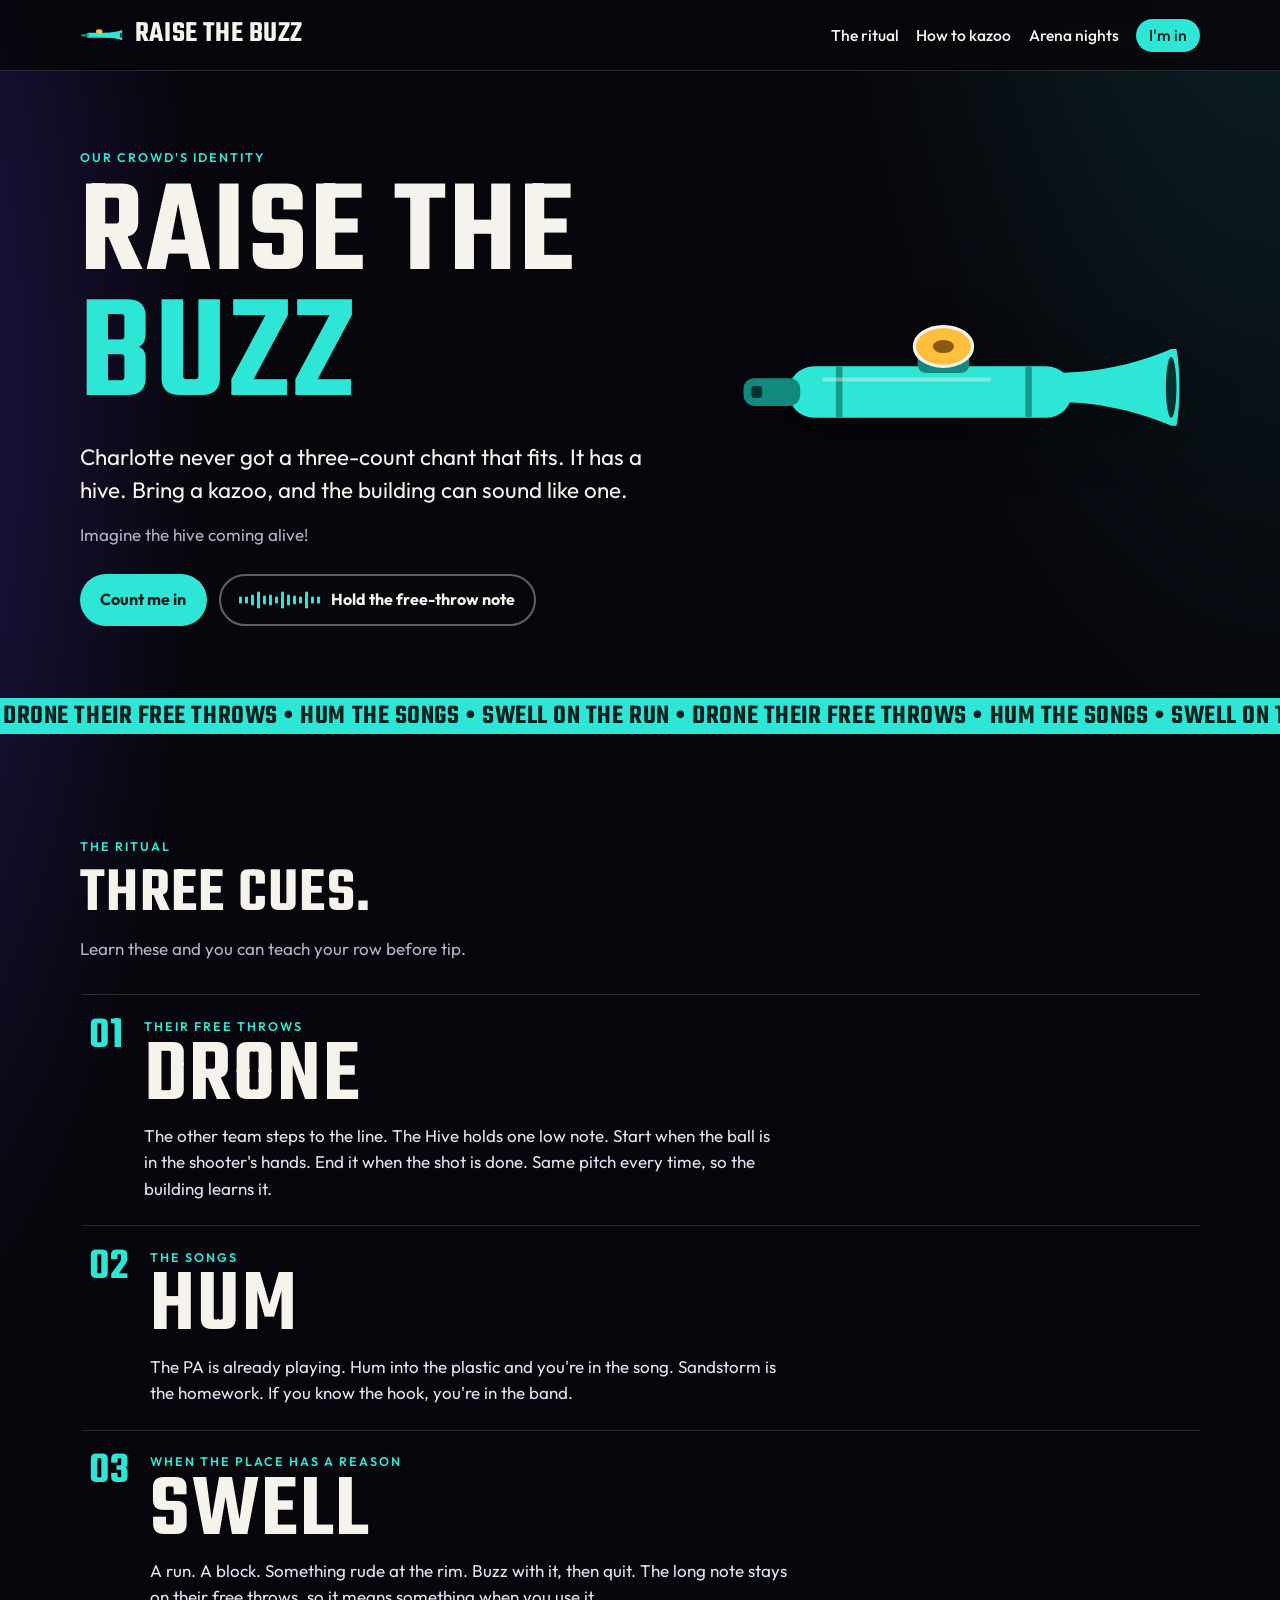
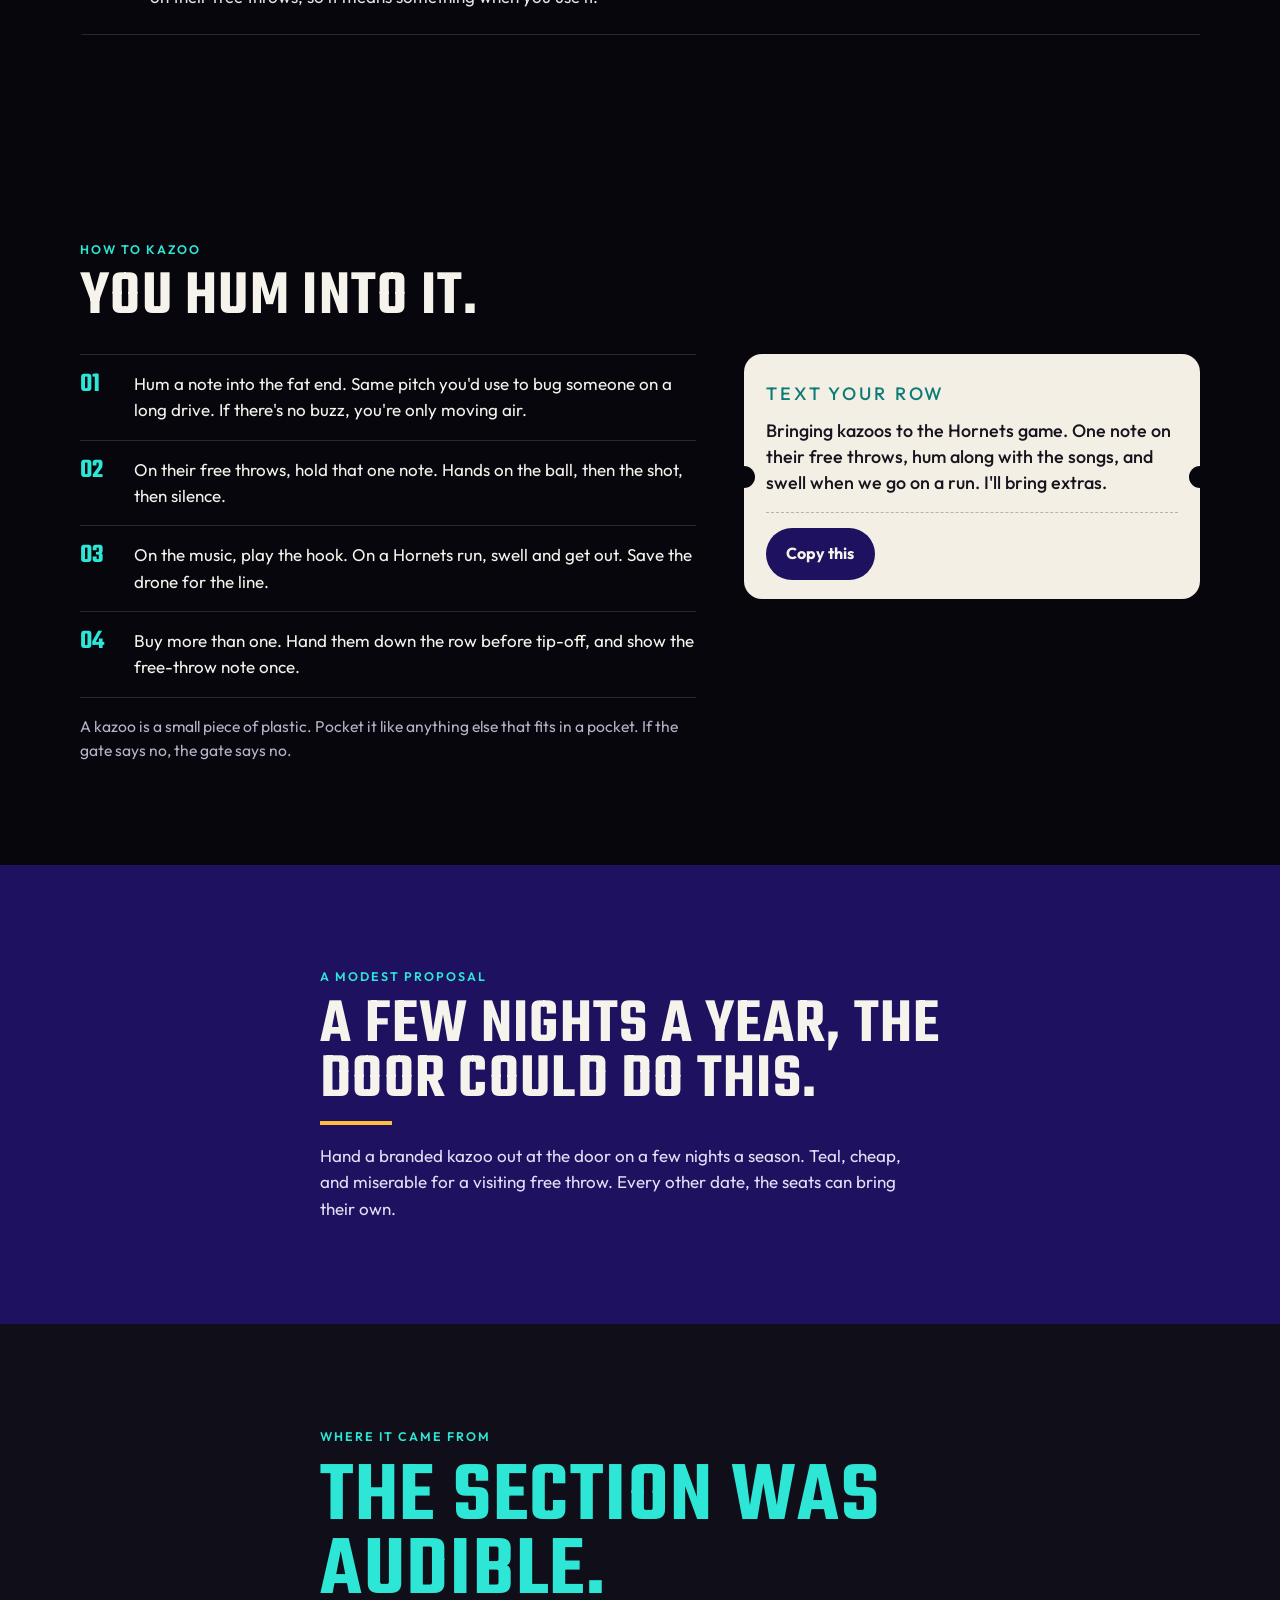
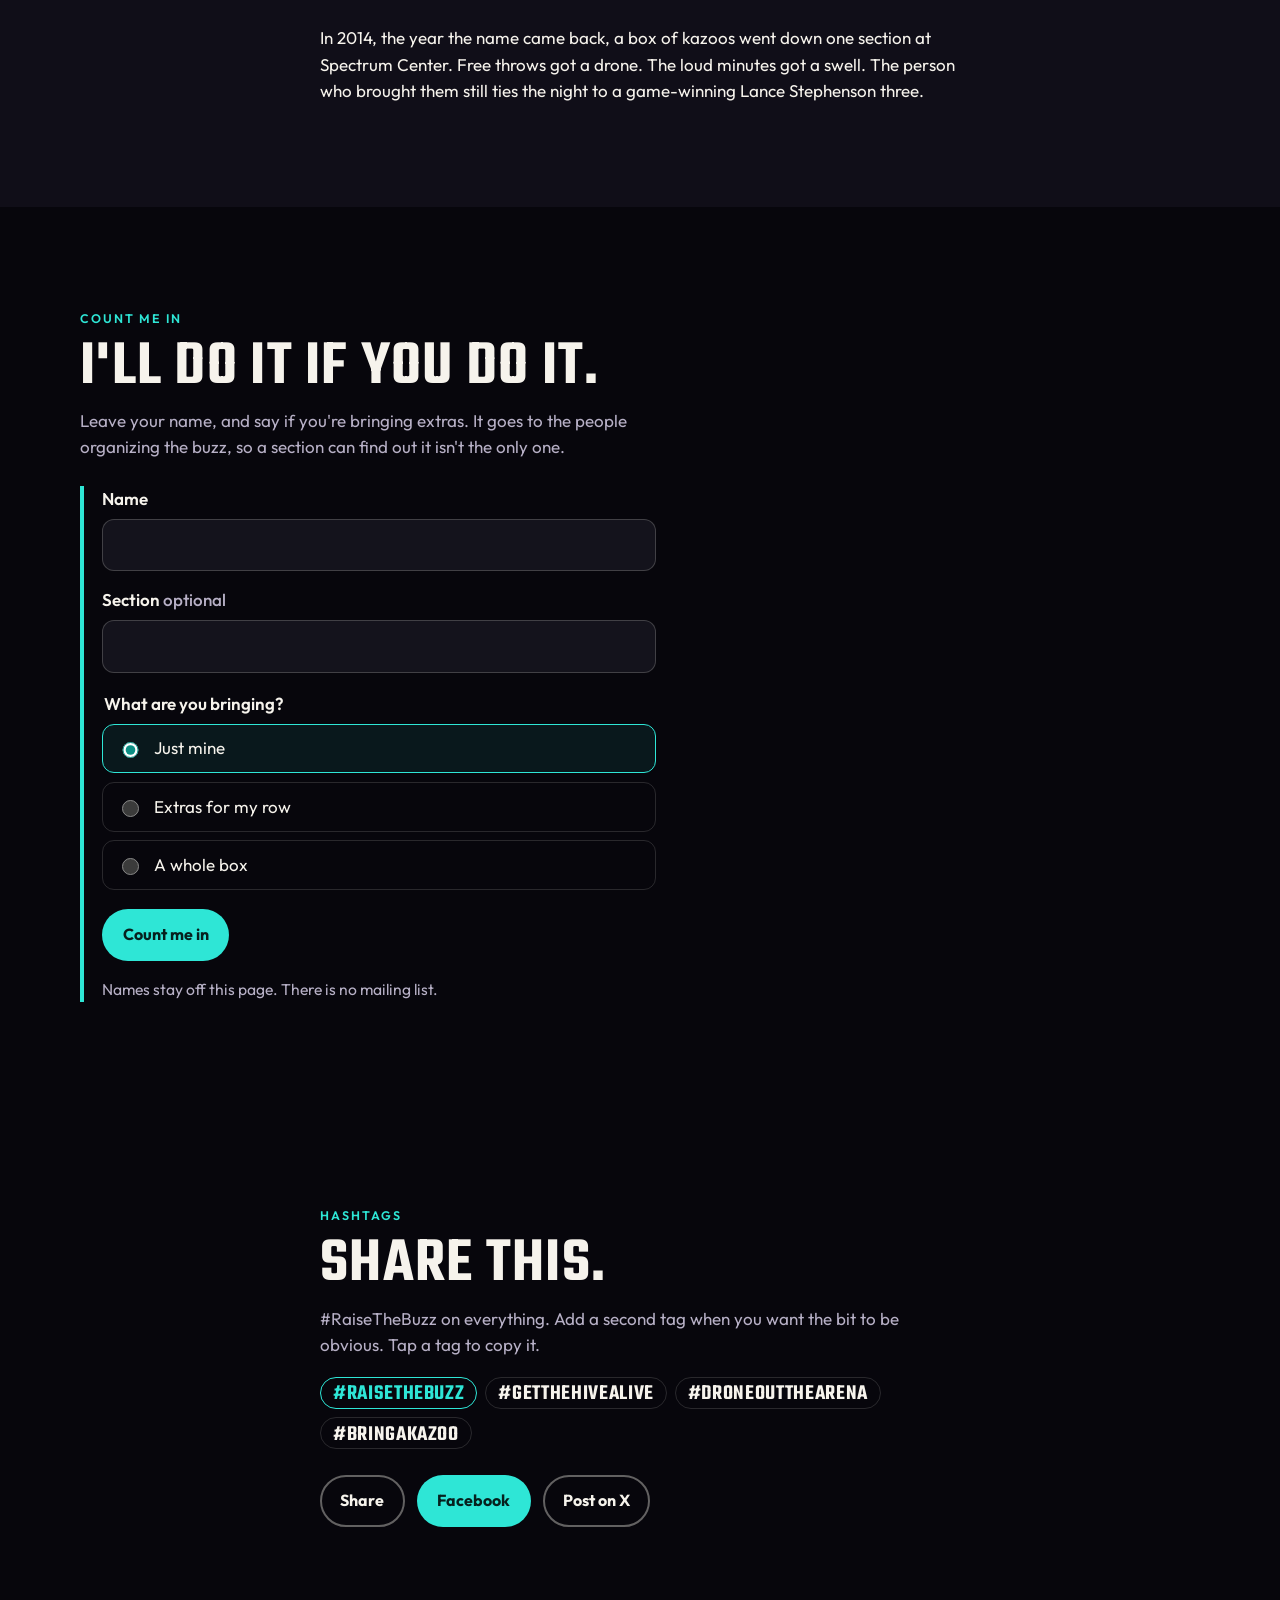
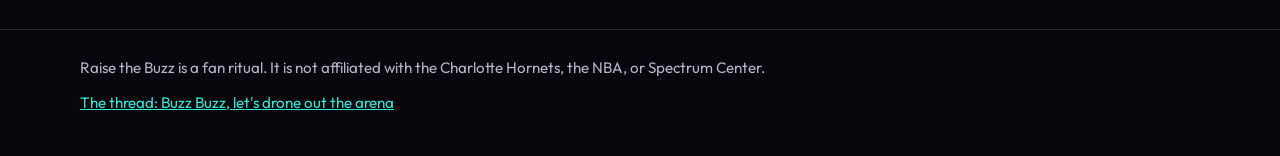
==== index.html @ e78dd847 "initial" ====
<!DOCTYPE html>
<html lang="en">
<head>
  <meta charset="utf-8">
  <meta name="viewport" content="width=device-width, initial-scale=1">
  <title>Raise the Buzz! Bring a kazoo to the Hive</title>
  <meta name="description" content="A fan ritual for Charlotte Hornets games. Drone opposing free throws, hum along with the arena songs, and swell when the run starts.">
  <link rel="canonical" href="https://raisethebuzz.com/">
  <meta property="og:title" content="Raise the Buzz">
  <meta property="og:description" content="Bring a kazoo to the Hive. Drone their free throws, hum the songs, swell on the run.">
  <meta property="og:type" content="website">
  <meta property="og:url" content="https://raisethebuzz.com/">
  <meta name="twitter:card" content="summary">
  <meta name="theme-color" content="#07060c">
  <link rel="icon" href="/favicon.svg" type="image/svg+xml">
  <link rel="preconnect" href="https://fonts.googleapis.com">
  <link rel="preconnect" href="https://fonts.gstatic.com" crossorigin>
  <link href="https://fonts.googleapis.com/css2?family=Outfit:wght@400;500;600;700&family=Teko:wght@500;600;700&display=swap" rel="stylesheet">
  <link rel="stylesheet" href="/styles.css">
</head>
<body>
  <a class="skip" href="#main">Skip to content</a>
  <header class="site-header">
    <div class="wrap">
      <a class="wordmark" href="/">
        <svg viewBox="0 0 72 32" aria-hidden="true">
          <path d="M40 12c8 0 18-1 26-4v16c-8-3-18-4-26-4V12z" fill="#2EE6D6"/>
          <rect x="10" y="12" width="34" height="8" rx="4" fill="#2EE6D6"/>
          <rect x="2" y="14" width="12" height="4" rx="2" fill="#12897E"/>
          <ellipse class="membrane" cx="30" cy="10" rx="5" ry="3.4" fill="#FFBF3C"/>
          <ellipse cx="64" cy="16" rx="1.6" ry="4.2" fill="#07312E"/>
        </svg>
        <span>Raise the Buzz</span>
      </a>
      <nav class="nav-links" aria-label="Page">
        <a href="#ritual">The ritual</a>
        <a href="#how">How to kazoo</a>
        <a href="#arena">Arena nights</a>
        <a class="nav-cta" href="#in">I'm in</a>
      </nav>
    </div>
  </header>

  <main id="main">
    <section class="hero">
      <div class="wrap hero-grid">
        <div>
          <p class="kicker">Our crowd's identity</p>
          <h1>Raise the <span>buzz</span></h1>
          <p class="lede">Charlotte never got a three-count chant that fits. It has a hive. Bring a kazoo, and the building can sound like one.</p>
          <p class="quiet">Imagine the hive coming alive!</p>
          <div class="actions">
            <a class="btn" href="#in">Count me in</a>
            <button type="button" class="btn ghost" id="drone" aria-pressed="false">
              <span class="wave" aria-hidden="true">
                <span></span><span></span><span></span><span></span><span></span><span></span><span></span><span></span><span></span><span></span><span></span><span></span><span></span><span></span>
              </span>
              <span class="when-idle">Hold the free-throw note</span>
              <span class="when-on">Release to stop</span>
            </button>
          </div>
        </div>
        <div class="kazoo-wrap" aria-hidden="true">
          <div class="rings">
            <span></span><span></span><span></span>
          </div>
          <svg viewBox="0 0 720 280">
            <path d="M500 118c70 0 130-16 176-36l8 0c6 28 6 88 0 116l-8 0c-46-20-106-36-176-36V118z" fill="#2EE6D6"/>
            <rect x="96" y="108" width="430" height="78" rx="39" fill="#2EE6D6"/>
            <rect x="28" y="126" width="86" height="42" rx="16" fill="#12897E"/>
            <rect x="40" y="138" width="16" height="18" rx="5" fill="#07312E"/>
            <rect x="168" y="108" width="10" height="78" rx="3" fill="#14998D"/>
            <rect x="455" y="108" width="10" height="78" rx="3" fill="#14998D"/>
            <rect x="292" y="86" width="78" height="32" rx="12" fill="#12897E"/>
            <ellipse class="membrane" cx="331" cy="78" rx="44" ry="30" fill="#FFBF3C" stroke="#F6F3EC" stroke-width="5"/>
            <ellipse cx="331" cy="78" rx="16" ry="10" fill="#8A5A12"/>
            <path d="M150 128h250" stroke="#F6F3EC" stroke-opacity="0.4" stroke-width="6" stroke-linecap="round"/>
            <ellipse cx="676" cy="140" rx="8" ry="46" fill="#07312E"/>
          </svg>
        </div>
      </div>
    </section>

    <div class="ticker" aria-hidden="true">
      <div class="ticker-track">
        <p>Drone their free throws • Hum the songs • Swell on the run • Drone their free throws • Hum the songs • Swell on the run • Drone their free throws • Hum the songs • Swell on the run •</p>
        <p>Drone their free throws • Hum the songs • Swell on the run • Drone their free throws • Hum the songs • Swell on the run • Drone their free throws • Hum the songs • Swell on the run •</p>
      </div>
    </div>

    <section class="band" id="ritual">
      <div class="wrap">
        <p class="kicker">The ritual</p>
        <h2>Three cues.</h2>
        <p class="sub">Learn these and you can teach your row before tip.</p>
        <ol class="cues">
          <li>
            <p class="cue-no">01</p>
            <div>
              <p class="kicker">Their free throws</p>
              <h3>Drone</h3>
              <p>The other team steps to the line. The Hive holds one low note. Start when the ball is in the shooter's hands. End it when the shot is done. Same pitch every time, so the building learns it.</p>
            </div>
          </li>
          <li>
            <p class="cue-no">02</p>
            <div>
              <p class="kicker">The songs</p>
              <h3>Hum</h3>
              <p>The PA is already playing. Hum into the plastic and you're in the song. Sandstorm is the homework. If you know the hook, you're in the band.</p>
            </div>
          </li>
          <li>
            <p class="cue-no">03</p>
            <div>
              <p class="kicker">When the place has a reason</p>
              <h3>Swell</h3>
              <p>A run. A block. Something rude at the rim. Buzz with it, then quit. The long note stays on their free throws, so it means something when you use it.</p>
            </div>
          </li>
        </ol>
      </div>
    </section>

    <section class="band" id="how">
      <div class="wrap">
        <p class="kicker">How to kazoo</p>
        <h2>You hum into it.</h2>
        <div class="how-grid">
          <div>
            <ol class="steps">
              <li>Hum a note into the fat end. Same pitch you'd use to bug someone on a long drive. If there's no buzz, you're only moving air.</li>
              <li>On their free throws, hold that one note. Hands on the ball, then the shot, then silence.</li>
              <li>On the music, play the hook. On a Hornets run, swell and get out. Save the drone for the line.</li>
              <li>Buy more than one. Hand them down the row before tip-off, and show the free-throw note once.</li>
            </ol>
            <p class="note">A kazoo is a small piece of plastic. Pocket it like anything else that fits in a pocket. If the gate says no, the gate says no.</p>
          </div>
          <aside class="ticket">
            <p class="kicker">Text your row</p>
            <p id="row-text">Bringing kazoos to the Hornets game. One note on their free throws, hum along with the songs, and swell when we go on a run. I'll bring extras.</p>
            <hr class="ticket-rule">
            <button type="button" class="btn" id="copy">Copy this</button>
            <p id="copy-status" class="visually-hidden" role="status"></p>
          </aside>
        </div>
      </div>
    </section>

    <section class="band arena" id="arena">
      <div class="wrap narrow">
        <p class="kicker">A modest proposal</p>
        <h2>A few nights a year, the door could do this.</h2>
        <p class="sub">Hand a branded kazoo out at the door on a few nights a season. Teal, cheap, and miserable for a visiting free throw. Every other date, the seats can bring their own.</p>
      </div>
    </section>

    <section class="band origin" id="origin">
      <div class="wrap narrow">
        <p class="kicker">Where it came from</p>
        <p class="pull">The section was audible.</p>
        <p>In 2014, the year the name came back, a box of kazoos went down one section at Spectrum Center. Free throws got a drone. The loud minutes got a swell. The person who brought them still ties the night to a game-winning Lance Stephenson three.</p>
      </div>
    </section>

    <section class="band" id="in">
      <div class="wrap">
        <div class="narrow">
          <p class="kicker">Count me in</p>
          <h2>I'll do it if you do it.</h2>
          <p class="sub">Leave your name, and say if you're bringing extras. It goes to the people organizing the buzz, so a section can find out it isn't the only one.</p>
          <form class="signup" name="bringing-one" method="POST" action="/thanks" data-netlify="true" netlify-honeypot="bot-field">
            <input type="hidden" name="form-name" value="bringing-one">
            <p class="hp" aria-hidden="true">
              <label>Don't fill this out: <input name="bot-field" tabindex="-1" autocomplete="off"></label>
            </p>
            <div class="field">
              <label for="fan-name">Name</label>
              <input id="fan-name" name="name" type="text" required maxlength="80" autocomplete="given-name">
            </div>
            <div class="field">
              <label for="section">Section <span class="optional">optional</span></label>
              <input id="section" name="section" type="text" maxlength="40" autocomplete="off">
            </div>
            <fieldset class="choices-wrap">
              <legend>What are you bringing?</legend>
              <div class="choices">
                <label><input type="radio" name="bringing" value="Just mine" checked> Just mine</label>
                <label><input type="radio" name="bringing" value="Extras for my row"> Extras for my row</label>
                <label><input type="radio" name="bringing" value="A whole box"> A whole box</label>
              </div>
            </fieldset>
            <button class="btn" type="submit">Count me in</button>
            <p class="note" id="form-status" role="alert" hidden></p>
            <p class="note">Names stay off this page. There is no mailing list.</p>
          </form>
        </div>
      </div>
    </section>
    <section class="band" id="share">
      <div class="wrap narrow">
        <p class="kicker">Hashtags</p>
        <h2>Share this.</h2>
        <p class="sub">#RaiseTheBuzz on everything. Add a second tag when you want the bit to be obvious. Tap a tag to copy it.</p>
        <ul class="tags">
          <li><button type="button" class="tag is-primary" data-tag="#RaiseTheBuzz">#RaiseTheBuzz</button></li>
          <li><button type="button" class="tag" data-tag="#GetTheHiveAlive">#GetTheHiveAlive</button></li>
          <li><button type="button" class="tag" data-tag="#DroneOutTheArena">#DroneOutTheArena</button></li>
          <li><button type="button" class="tag" data-tag="#BringAKazoo">#BringAKazoo</button></li>
        </ul>
        <p id="tag-status" class="visually-hidden" role="status"></p>
        <div class="actions">
          <button type="button" class="btn ghost" id="native-share" hidden>Share</button>
          <a class="btn" href="https://www.facebook.com/sharer/sharer.php?u=https%3A%2F%2Fraisethebuzz.com%2F" target="_blank" rel="noopener noreferrer">Facebook</a>
          <a class="btn ghost" href="https://x.com/intent/tweet?text=Bring%20a%20kazoo%20to%20the%20Hive.%20Drone%20their%20free%20throws.&amp;url=https%3A%2F%2Fraisethebuzz.com%2F&amp;hashtags=RaiseTheBuzz,BringAKazoo" target="_blank" rel="noopener noreferrer">Post on X</a>
        </div>
      </div>
    </section>
  </main>

  <footer class="site-footer">
    <div class="wrap">
      <p>Raise the Buzz is a fan ritual. It is not affiliated with the Charlotte Hornets, the NBA, or Spectrum Center.</p>
      <p><a href="https://www.reddit.com/r/CharlotteHornets/comments/1wu55x4/buzz_buzz_lets_drone_out_the_arena/" rel="noopener noreferrer">The thread: Buzz Buzz, let's drone out the arena</a></p>
    </div>
  </footer>
  <script src="/main.js"></script>
</body>
</html>
---- styles.css ----
:root {
  --bg: #07060c;
  --bg-raise: #100e18;
  --ink: #f6f3ec;
  --muted: #b7b0c6;
  --soft: #e6e1ef;
  --teal: #2ee6d6;
  --teal-deep: #0c7c74;
  --purple: #1d1160;
  --honey: #ffbf3c;
  --line: rgba(246, 243, 236, 0.14);
  --ticket: #f4efe4;
  --ticket-ink: #17141f;
  color-scheme: dark;
}

*,
*::before,
*::after {
  box-sizing: border-box;
}

html {
  scroll-behavior: smooth;
}

body {
  margin: 0;
  font-family: Outfit, system-ui, sans-serif;
  font-size: 1.0625rem;
  line-height: 1.55;
  color: var(--ink);
  background:
    radial-gradient(ellipse 70% 45% at 100% -8%, rgba(46, 230, 214, 0.16), transparent 52%),
    radial-gradient(ellipse 55% 40% at -12% 8%, rgba(78, 48, 180, 0.45), transparent 50%),
    var(--bg);
  overflow-x: clip;
}

img,
svg {
  max-width: 100%;
}

button,
input {
  font: inherit;
}

h1,
h2,
h3,
p {
  margin: 0;
}

a {
  color: var(--teal);
}

a:hover {
  color: #fff;
}

.skip {
  position: absolute;
  left: 1rem;
  top: -4rem;
  z-index: 40;
  background: var(--honey);
  color: #17120a;
  padding: 0.5rem 0.8rem;
  border-radius: 8px;
  text-decoration: none;
}

.skip:focus {
  top: 0.75rem;
}

.visually-hidden {
  position: absolute;
  width: 1px;
  height: 1px;
  padding: 0;
  margin: -1px;
  overflow: hidden;
  clip: rect(0, 0, 0, 0);
  white-space: nowrap;
  border: 0;
}

.wrap {
  width: min(1120px, calc(100% - 2rem));
  margin-inline: auto;
}

.narrow {
  max-width: 40rem;
}

section[id] {
  scroll-margin-top: 5.25rem;
}

.kicker {
  margin-bottom: 0.7rem;
  font-size: 0.78rem;
  font-weight: 600;
  letter-spacing: 0.16em;
  text-transform: uppercase;
  color: var(--teal);
}

h1,
h2,
.pull,
.wordmark,
.ticker p,
.cue-no,
.cues h3 {
  font-family: Teko, Impact, sans-serif;
  font-weight: 600;
  letter-spacing: 0.02em;
  line-height: 0.86;
  text-transform: uppercase;
}

h2 {
  font-size: clamp(2.7rem, 5vw, 4.4rem);
}

.sub,
.lede,
.quiet {
  max-width: 38rem;
}

.lede {
  margin-top: 1.1rem;
  font-size: clamp(1.15rem, 2vw, 1.4rem);
  line-height: 1.45;
}

.sub,
.quiet,
.note {
  color: var(--muted);
}

.sub {
  margin-top: 0.85rem;
}

.quiet {
  margin-top: 1rem;
}

.note {
  margin-top: 1rem;
  font-size: 0.98rem;
}

.site-header {
  position: sticky;
  top: 0;
  z-index: 20;
  background: rgba(7, 6, 12, 0.9);
  border-bottom: 1px solid var(--line);
  backdrop-filter: blur(14px);
}

.site-header .wrap {
  display: flex;
  flex-wrap: wrap;
  align-items: center;
  justify-content: space-between;
  gap: 0.75rem 1.25rem;
  min-height: 4.4rem;
  padding-block: 0.55rem;
}

.wordmark {
  display: inline-flex;
  align-items: center;
  gap: 0.55rem;
  color: var(--ink);
  font-size: 1.85rem;
  line-height: 1;
  text-decoration: none;
}

.wordmark:hover {
  color: var(--teal);
}

.wordmark svg {
  width: 46px;
  height: auto;
}

.nav-links {
  display: flex;
  flex-wrap: wrap;
  align-items: center;
  gap: 0.35rem 1.1rem;
}

.nav-links a {
  color: var(--ink);
  font-size: 0.98rem;
  font-weight: 500;
  text-decoration: none;
}

.nav-links a:hover {
  color: var(--teal);
}

.nav-cta {
  padding: 0.28rem 0.8rem;
  border-radius: 999px;
  background: var(--teal);
  color: #06211e !important;
  font-weight: 700;
}

.nav-cta:hover {
  color: #06211e !important;
  background: #fff;
}

.hero {
  padding-block: clamp(2.4rem, 6vw, 5rem) clamp(2.8rem, 6vw, 4.5rem);
}

.hero-grid {
  display: grid;
  gap: 2rem;
  align-items: center;
}

.hero h1 {
  font-size: clamp(4.6rem, 12vw, 8.4rem);
}

.hero h1 span {
  display: block;
  color: var(--teal);
  font-size: 1.12em;
}

.actions {
  display: flex;
  flex-wrap: wrap;
  gap: 0.75rem;
  margin-top: 1.6rem;
}

.btn {
  display: inline-flex;
  align-items: center;
  justify-content: center;
  gap: 0.7rem;
  min-height: 3.25rem;
  padding: 0.65rem 1.15rem;
  border: 2px solid transparent;
  border-radius: 999px;
  background: var(--teal);
  color: #06211e;
  font-weight: 700;
  font-size: 1rem;
  line-height: 1.1;
  text-align: center;
  text-decoration: none;
  cursor: pointer;
  user-select: none;
}

.btn:hover {
  color: #06211e;
  transform: translateY(-1px);
}

.btn:focus-visible,
.nav-links a:focus-visible,
.wordmark:focus-visible,
.tag:focus-visible,
input:focus-visible {
  outline: 3px solid var(--honey);
  outline-offset: 3px;
}

.btn.ghost {
  border-color: rgba(246, 243, 236, 0.38);
  background: transparent;
  color: var(--ink);
  touch-action: none;
}

.btn.ghost:hover {
  color: var(--ink);
  border-color: var(--teal);
}

body.is-droning #drone {
  border-color: var(--honey);
  background: var(--honey);
  color: #17120a;
}

.when-on { display: none; }

body.is-droning .when-idle { display: none; }
body.is-droning .when-on { display: inline; }

.wave {
  display: flex;
  align-items: center;
  gap: 3px;
  height: 22px;
}

.wave span {
  display: block;
  width: 3px;
  height: 20px;
  border-radius: 99px;
  background: var(--teal);
  transform: scaleY(0.35);
  transform-origin: center;
}

.wave span:nth-child(3n) { transform: scaleY(0.55); }
.wave span:nth-child(4n) { transform: scaleY(0.85); }
.wave span:nth-child(5n) { transform: scaleY(0.45); }

body.is-droning .wave span {
  background: #17120a;
  animation: bar 0.28s ease-in-out infinite alternate;
}

body.is-droning .wave span:nth-child(2n) { animation-duration: 0.36s; }
body.is-droning .wave span:nth-child(3n) { animation-duration: 0.2s; }

.kazoo-wrap {
  position: relative;
}

.kazoo-wrap svg {
  display: block;
  width: 100%;
  height: auto;
  filter: drop-shadow(0 18px 28px rgba(0, 0, 0, 0.38));
}

.rings {
  position: absolute;
  top: 58%;
  right: 8%;
  width: min(120px, 26vw);
  height: min(120px, 26vw);
  transform: translateY(-50%);
  pointer-events: none;
}

.rings span {
  position: absolute;
  inset: 0;
  border: 2px solid var(--teal);
  border-radius: 50%;
  opacity: 0;
  animation: ring 2.6s ease-out infinite;
}

.rings span:nth-child(2) { animation-delay: 0.85s; }
.rings span:nth-child(3) { animation-delay: 1.7s; }

body.is-droning .rings span { animation-duration: 0.95s; }

body.is-droning .membrane {
  animation: membrane 0.12s linear infinite;
}

.ticker {
  overflow: hidden;
  background: var(--teal);
  color: #06211e;
}

.ticker-track {
  display: flex;
  width: max-content;
  animation: tick 28s linear infinite;
}

.ticker p {
  margin: 0;
  padding: 0.28rem 0.2rem;
  font-size: 1.7rem;
  line-height: 1;
  white-space: nowrap;
}

.band {
  padding-block: clamp(4rem, 8vw, 6.5rem);
}

.cues {
  margin: 2rem 0 0;
  padding: 0;
  list-style: none;
}

.cues li {
  display: grid;
  grid-template-columns: auto 1fr;
  gap: 0.4rem 1.25rem;
  padding: 1.35rem 0 1.45rem 0.35rem;
  border-top: 1px solid var(--line);
  border-left: 3px solid transparent;
}

.cues li:last-child {
  border-bottom: 1px solid var(--line);
}

.cues li:hover {
  border-left-color: var(--teal);
}

.cue-no {
  font-size: clamp(2rem, 4vw, 2.8rem);
  color: var(--teal);
}

.cues .kicker {
  margin-bottom: 0.15rem;
}

.cues h3 {
  font-size: clamp(3.4rem, 8vw, 5.6rem);
  color: var(--ink);
}

.cues p:last-child {
  max-width: 40rem;
  margin-top: 0.45rem;
  color: var(--soft);
}

.how-grid {
  display: grid;
  gap: 2.2rem;
  margin-top: 1.8rem;
}

.steps {
  margin: 0;
  padding: 0;
  list-style: none;
  counter-reset: step;
}

.steps li {
  display: grid;
  grid-template-columns: 2.6rem 1fr;
  gap: 0.8rem;
  padding: 1rem 0;
  border-top: 1px solid var(--line);
  counter-increment: step;
}

.steps li::before {
  content: counter(step, decimal-leading-zero);
  font-family: Teko, Impact, sans-serif;
  font-size: 1.7rem;
  font-weight: 600;
  line-height: 1;
  color: var(--teal);
}

.steps li:last-child {
  border-bottom: 1px solid var(--line);
}

.ticket {
  position: relative;
  padding: 1.35rem 1.35rem 1.2rem;
  border-radius: 18px;
  background: var(--ticket);
  color: var(--ticket-ink);
}

.ticket::before,
.ticket::after {
  content: "";
  position: absolute;
  top: 50%;
  width: 22px;
  height: 22px;
  border-radius: 50%;
  background: var(--bg);
  transform: translateY(-50%);
}

.ticket::before { left: -11px; }
.ticket::after { right: -11px; }

.ticket .kicker {
  color: var(--teal-deep);
}

.ticket p {
  margin-top: 0.35rem;
  font-size: 1.12rem;
  font-weight: 500;
  line-height: 1.45;
}

.ticket-rule {
  margin: 1rem 0 0.9rem;
  border: 0;
  border-top: 1px dashed rgba(23, 20, 31, 0.28);
}

.ticket .btn {
  background: var(--purple);
  color: var(--ink);
}

.ticket .btn:hover {
  background: #321d86;
  color: #fff;
}

.arena {
  background: var(--purple);
}

.arena h2::after {
  content: "";
  display: block;
  width: 4.5rem;
  height: 4px;
  margin-top: 0.85rem;
  background: var(--honey);
}

.arena .sub {
  margin-top: 1.1rem;
  color: #e4dff5;
}

.origin {
  background: var(--bg-raise);
}

.pull {
  margin-bottom: 1rem;
  font-size: clamp(3.1rem, 8vw, 5.4rem);
  color: var(--teal);
}

.origin p + p {
  margin-top: 0.9rem;
}

.signup {
  max-width: 36rem;
  margin-top: 1.6rem;
  padding-left: 1.15rem;
  border-left: 4px solid var(--teal);
}

.field {
  margin-top: 1rem;
}

.field label,
.choices-wrap legend {
  display: block;
  margin-bottom: 0.4rem;
  font-weight: 600;
}

.optional {
  color: var(--muted);
  font-weight: 500;
}

input[type="text"] {
  width: 100%;
  min-height: 3.15rem;
  padding: 0.75rem 0.9rem;
  border: 1px solid rgba(246, 243, 236, 0.2);
  border-radius: 12px;
  background: #14131c;
  color: var(--ink);
}

.choices-wrap {
  margin: 1.15rem 0 0;
  padding: 0;
  border: 0;
}

.choices {
  display: grid;
  gap: 0.55rem;
}

.choices label {
  display: flex;
  gap: 0.75rem;
  align-items: center;
  min-height: 3.1rem;
  padding: 0.55rem 0.85rem;
  border: 1px solid var(--line);
  border-radius: 12px;
  cursor: pointer;
}

.choices label:has(input:checked) {
  border-color: var(--teal);
  background: rgba(46, 230, 214, 0.08);
}

.choices input {
  width: 1.05rem;
  height: 1.05rem;
  accent-color: #0c8f84;
}

.signup .btn {
  margin-top: 1.2rem;
}

.hp {
  position: absolute;
  left: -10000px;
  width: 1px;
  height: 1px;
  overflow: hidden;
}

.tags {
  display: flex;
  flex-wrap: wrap;
  gap: 0.5rem;
  margin: 1.15rem 0 0;
  padding: 0;
  list-style: none;
}

.tag {
  padding: 0.35rem 0.75rem 0.2rem;
  border: 1px solid var(--line);
  border-radius: 999px;
  background: transparent;
  color: var(--ink);
  font-family: Teko, Impact, sans-serif;
  font-size: 1.35rem;
  font-weight: 600;
  letter-spacing: 0.03em;
  line-height: 1;
  text-transform: uppercase;
  cursor: pointer;
}

.tag.is-primary {
  border-color: var(--teal);
  color: var(--teal);
}

.tag:hover {
  border-color: var(--teal);
  color: var(--teal);
}

.share-block {
  max-width: 36rem;
  margin-top: 2rem;
}

.site-footer {
  padding: 1.6rem 0 2.6rem;
  border-top: 1px solid var(--line);
  color: var(--muted);
  font-size: 0.95rem;
}

.site-footer .wrap {
  display: grid;
  gap: 0.7rem;
}

.site-footer a {
  color: var(--teal);
}

.solo {
  padding-block: clamp(3rem, 8vw, 5.5rem) 4rem;
}

.solo h1 {
  font-size: clamp(4rem, 12vw, 7rem);
}

.solo .lede {
  margin-bottom: 1.5rem;
}

.solo .ticket,
.solo .actions {
  max-width: 36rem;
}

@media (min-width: 860px) {
  .hero-grid {
    grid-template-columns: 1.12fr 0.88fr;
    gap: 2.5rem;
  }

  .how-grid {
    grid-template-columns: 1.15fr 0.85fr;
    gap: 3rem;
    align-items: start;
  }

  .ticket {
    position: sticky;
    top: 5.5rem;
  }
}

@media (max-width: 560px) {
  .actions .btn {
    width: 100%;
  }
}

@media (prefers-reduced-motion: reduce) {
  html { scroll-behavior: auto; }

  .ticker-track,
  .rings span,
  .membrane,
  .wave span {
    animation: none !important;
  }

  .btn:hover { transform: none; }
}

@keyframes tick {
  from { transform: translateX(0); }
  to { transform: translateX(-50%); }
}

@keyframes ring {
  from { transform: scale(0.55); opacity: 0.7; }
  to { transform: scale(1.45); opacity: 0; }
}

@keyframes membrane {
  50% { fill: #fff1b8; }
}

@keyframes bar {
  from { transform: scaleY(0.25); }
  to { transform: scaleY(1); }
}
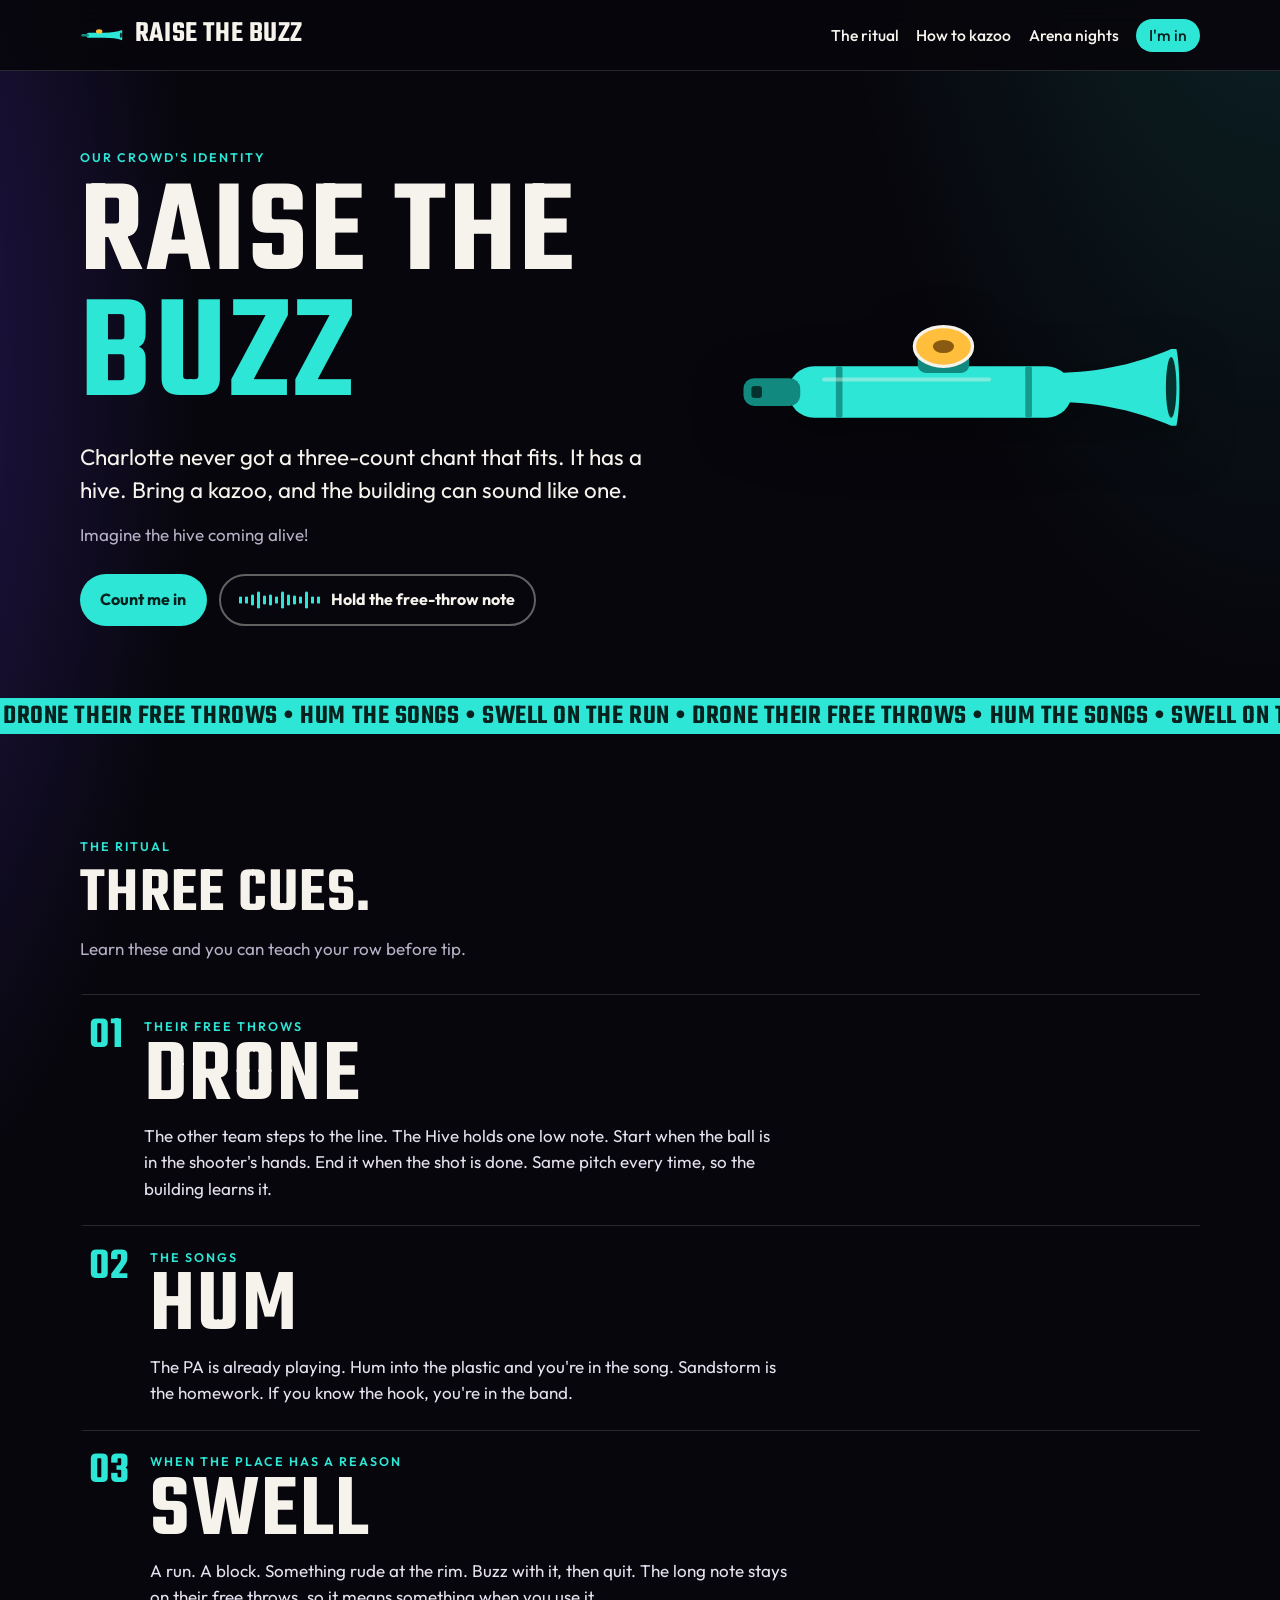
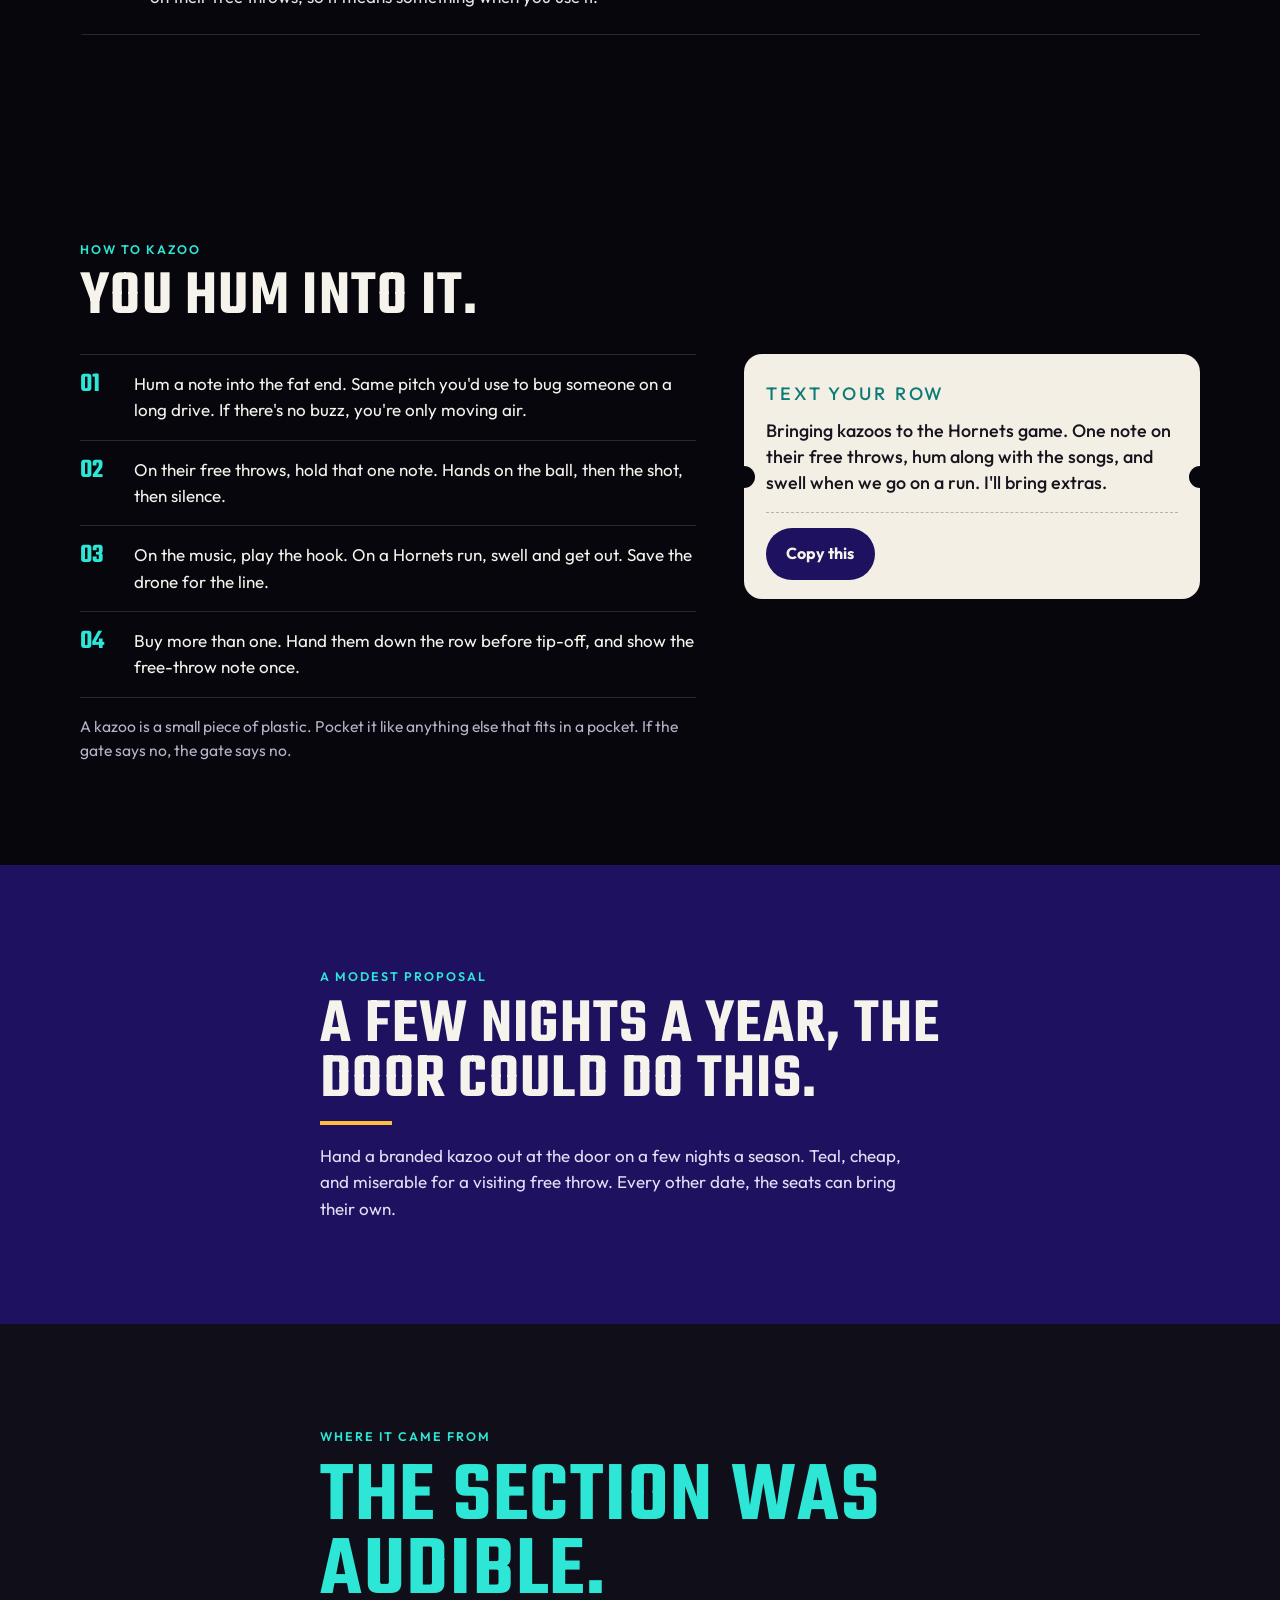
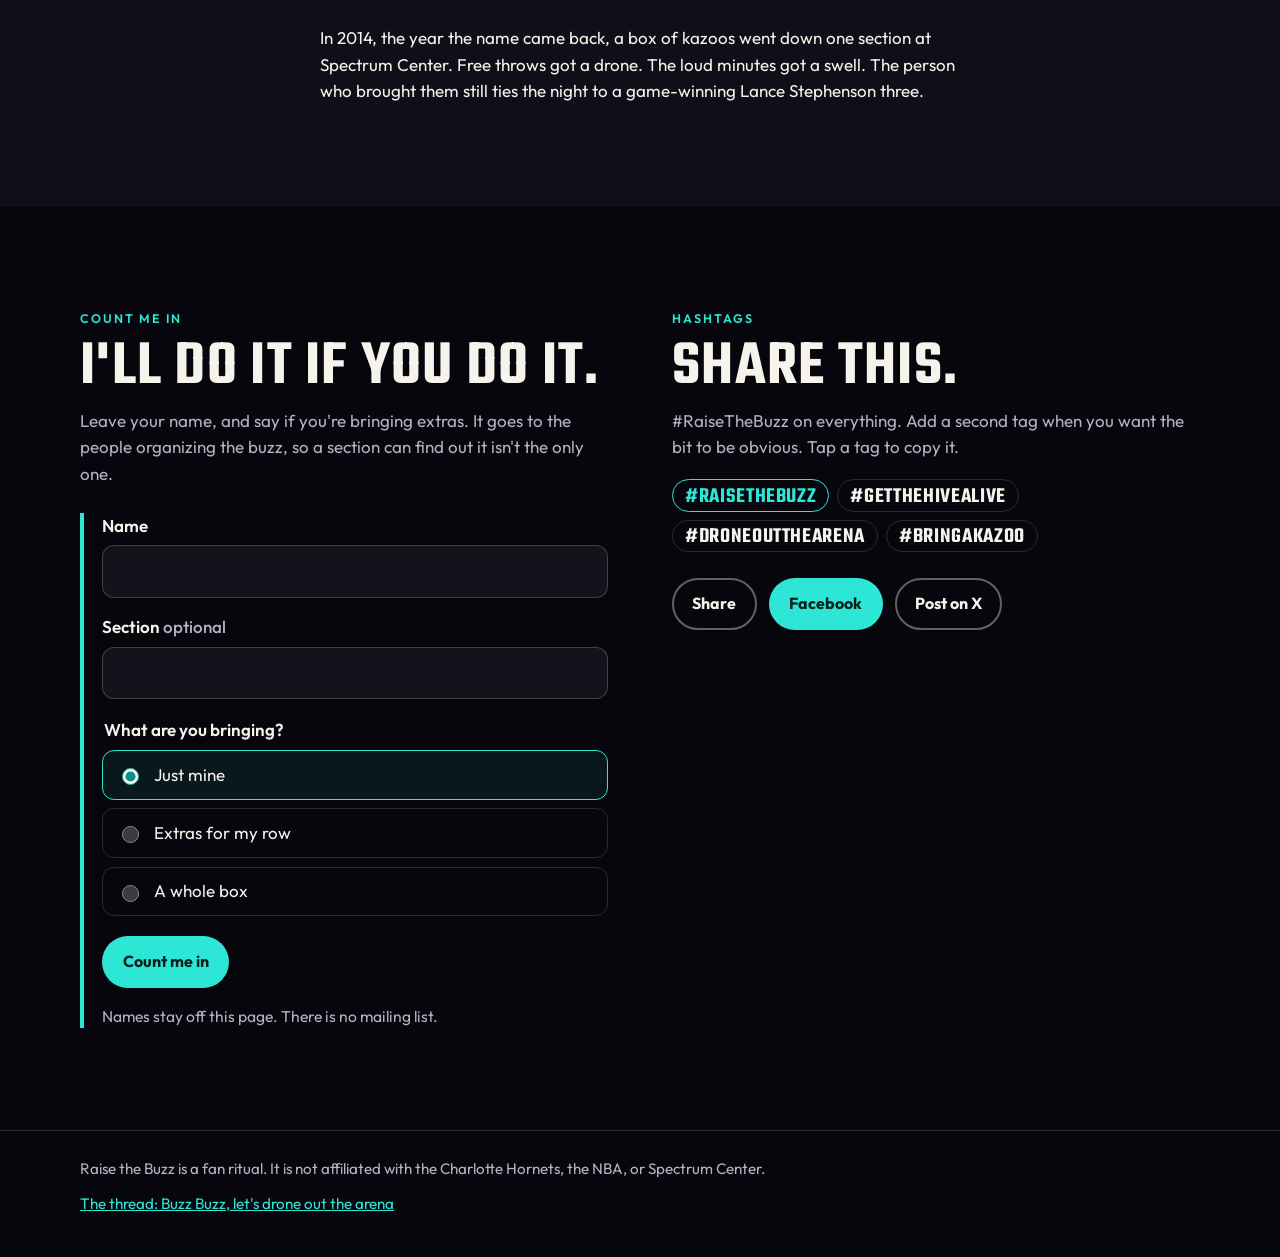
==== commit c37a26db: "initial" ====
--- a/index.html
+++ b/index.html
@@ -164,8 +164,8 @@
     </section>
 
     <section class="band" id="in">
-      <div class="wrap">
-        <div class="narrow">
+      <div class="wrap split">
+        <div>
           <p class="kicker">Count me in</p>
           <h2>I'll do it if you do it.</h2>
           <p class="sub">Leave your name, and say if you're bringing extras. It goes to the people organizing the buzz, so a section can find out it isn't the only one.</p>
@@ -195,10 +195,7 @@
             <p class="note">Names stay off this page. There is no mailing list.</p>
           </form>
         </div>
-      </div>
-    </section>
-    <section class="band" id="share">
-      <div class="wrap narrow">
+        <div id="share">
         <p class="kicker">Hashtags</p>
         <h2>Share this.</h2>
         <p class="sub">#RaiseTheBuzz on everything. Add a second tag when you want the bit to be obvious. Tap a tag to copy it.</p>
@@ -214,6 +211,7 @@
           <a class="btn" href="https://www.facebook.com/sharer/sharer.php?u=https%3A%2F%2Fraisethebuzz.com%2F" target="_blank" rel="noopener noreferrer">Facebook</a>
           <a class="btn ghost" href="https://x.com/intent/tweet?text=Bring%20a%20kazoo%20to%20the%20Hive.%20Drone%20their%20free%20throws.&amp;url=https%3A%2F%2Fraisethebuzz.com%2F&amp;hashtags=RaiseTheBuzz,BringAKazoo" target="_blank" rel="noopener noreferrer">Post on X</a>
         </div>
+        </div>
       </div>
     </section>
   </main>
--- a/styles.css
+++ b/styles.css
@@ -99,7 +99,8 @@
   max-width: 40rem;
 }
 
-section[id] {
+section[id],
+#share {
   scroll-margin-top: 5.25rem;
 }
 
@@ -566,6 +567,16 @@
   margin-top: 0.9rem;
 }
 
+.split {
+  display: grid;
+  gap: clamp(2.5rem, 5vw, 4rem);
+  align-items: start;
+}
+
+.split .signup {
+  max-width: none;
+}
+
 .signup {
   max-width: 36rem;
   margin-top: 1.6rem;
@@ -717,6 +728,11 @@
 }
 
 @media (min-width: 860px) {
+  .split {
+    grid-template-columns: 1fr 1fr;
+    gap: 4rem;
+  }
+
   .hero-grid {
     grid-template-columns: 1.12fr 0.88fr;
     gap: 2.5rem;
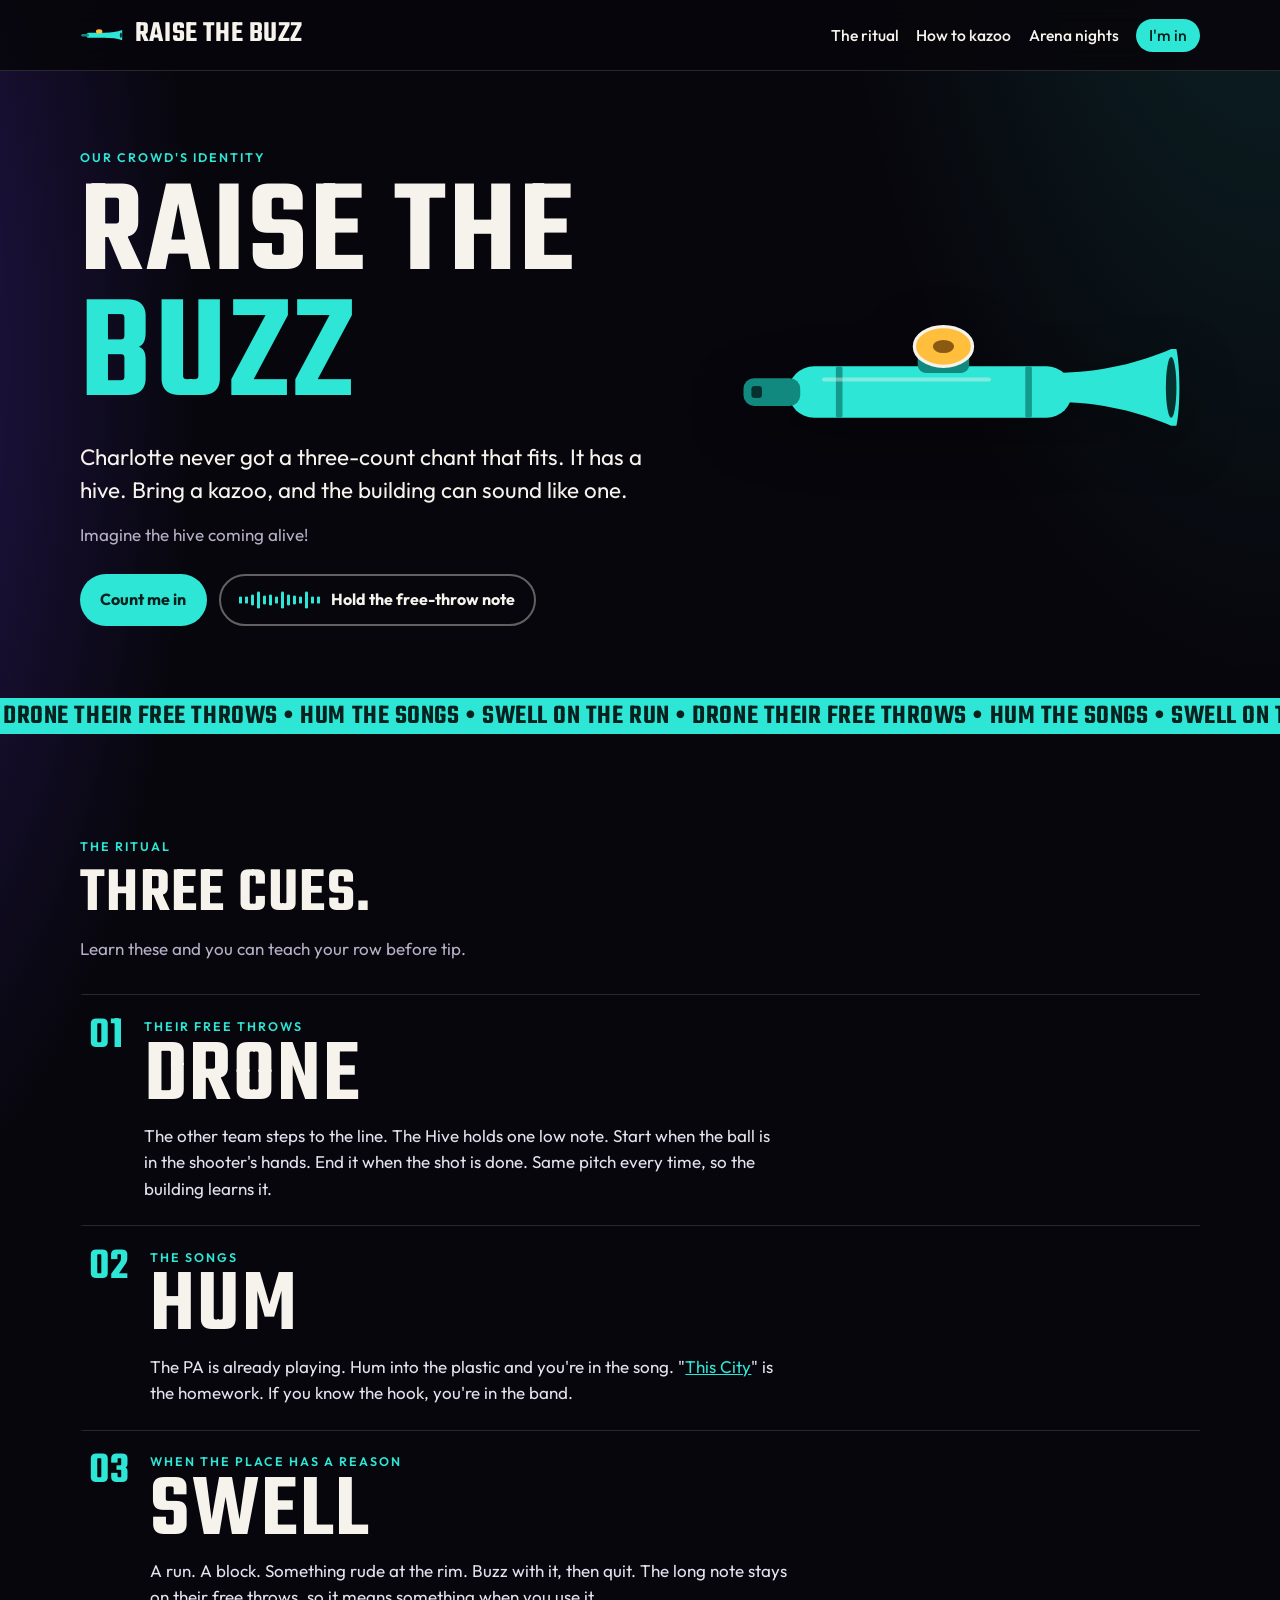
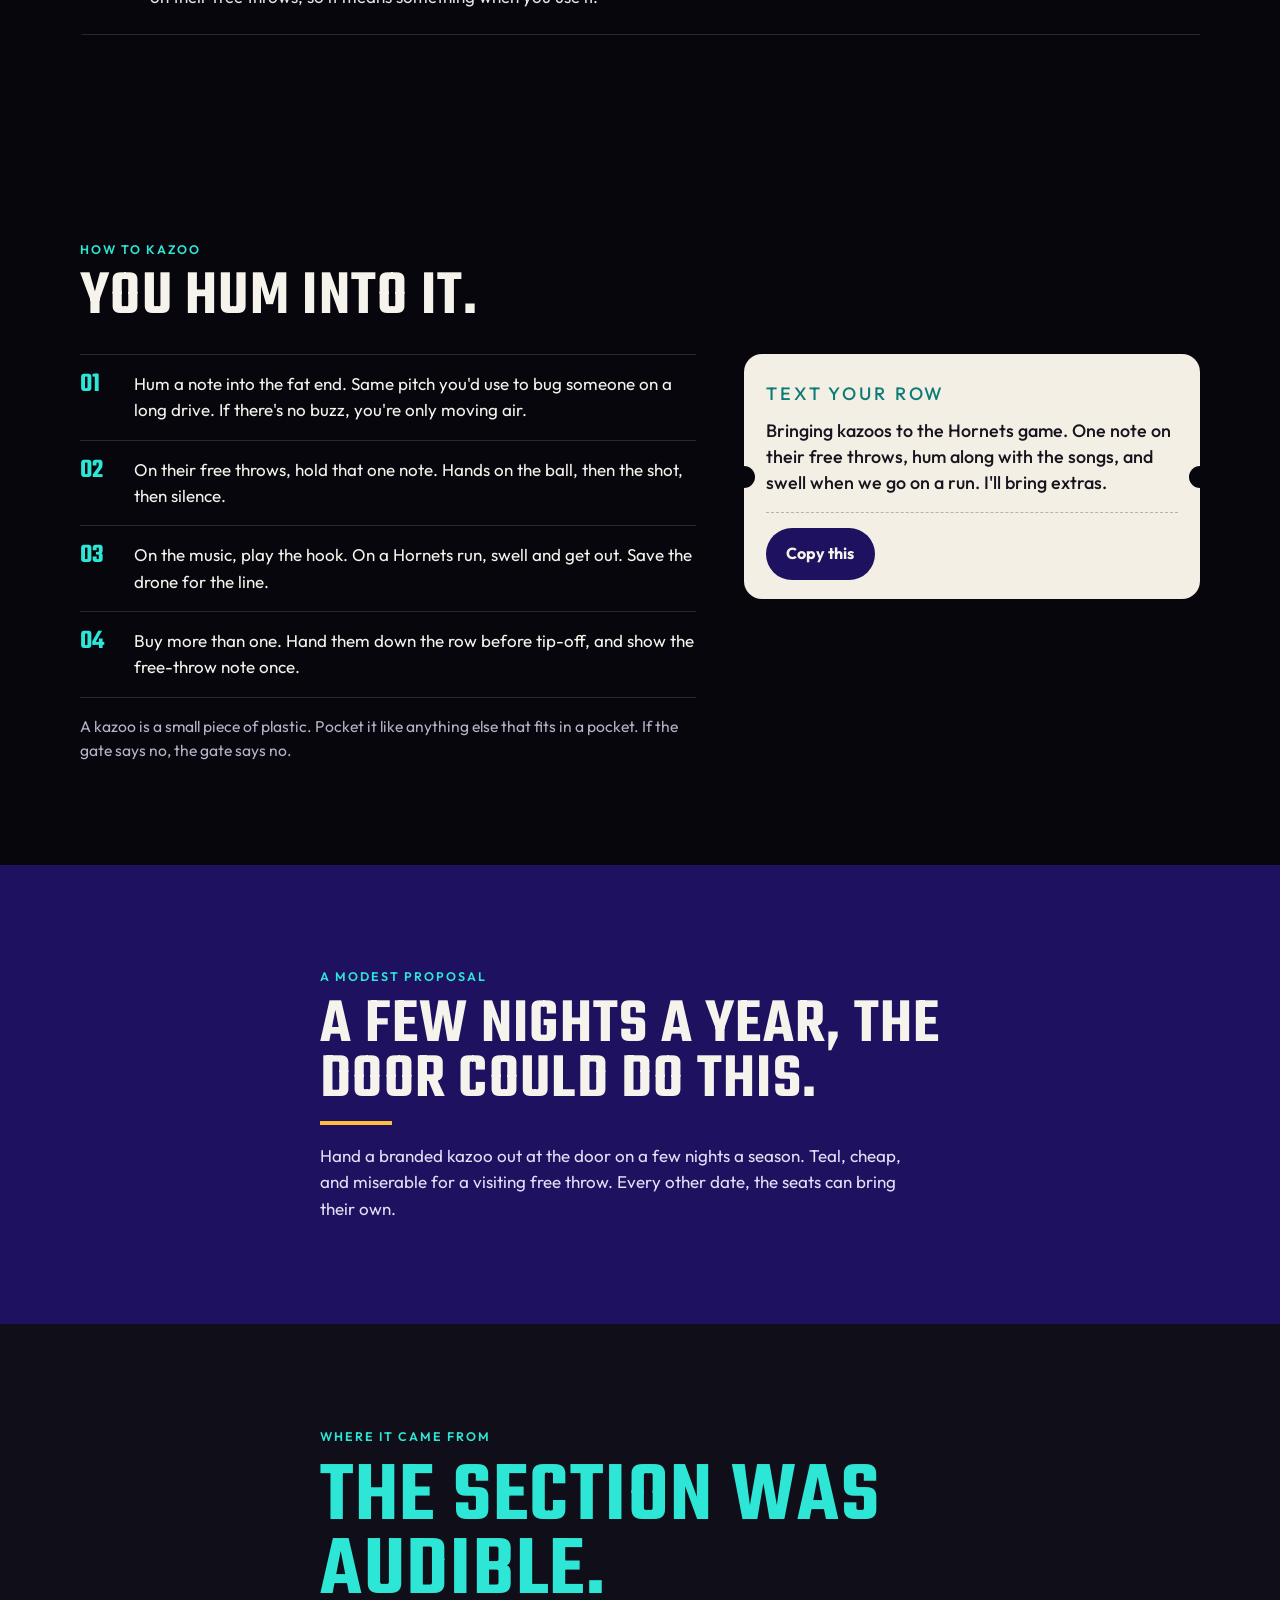
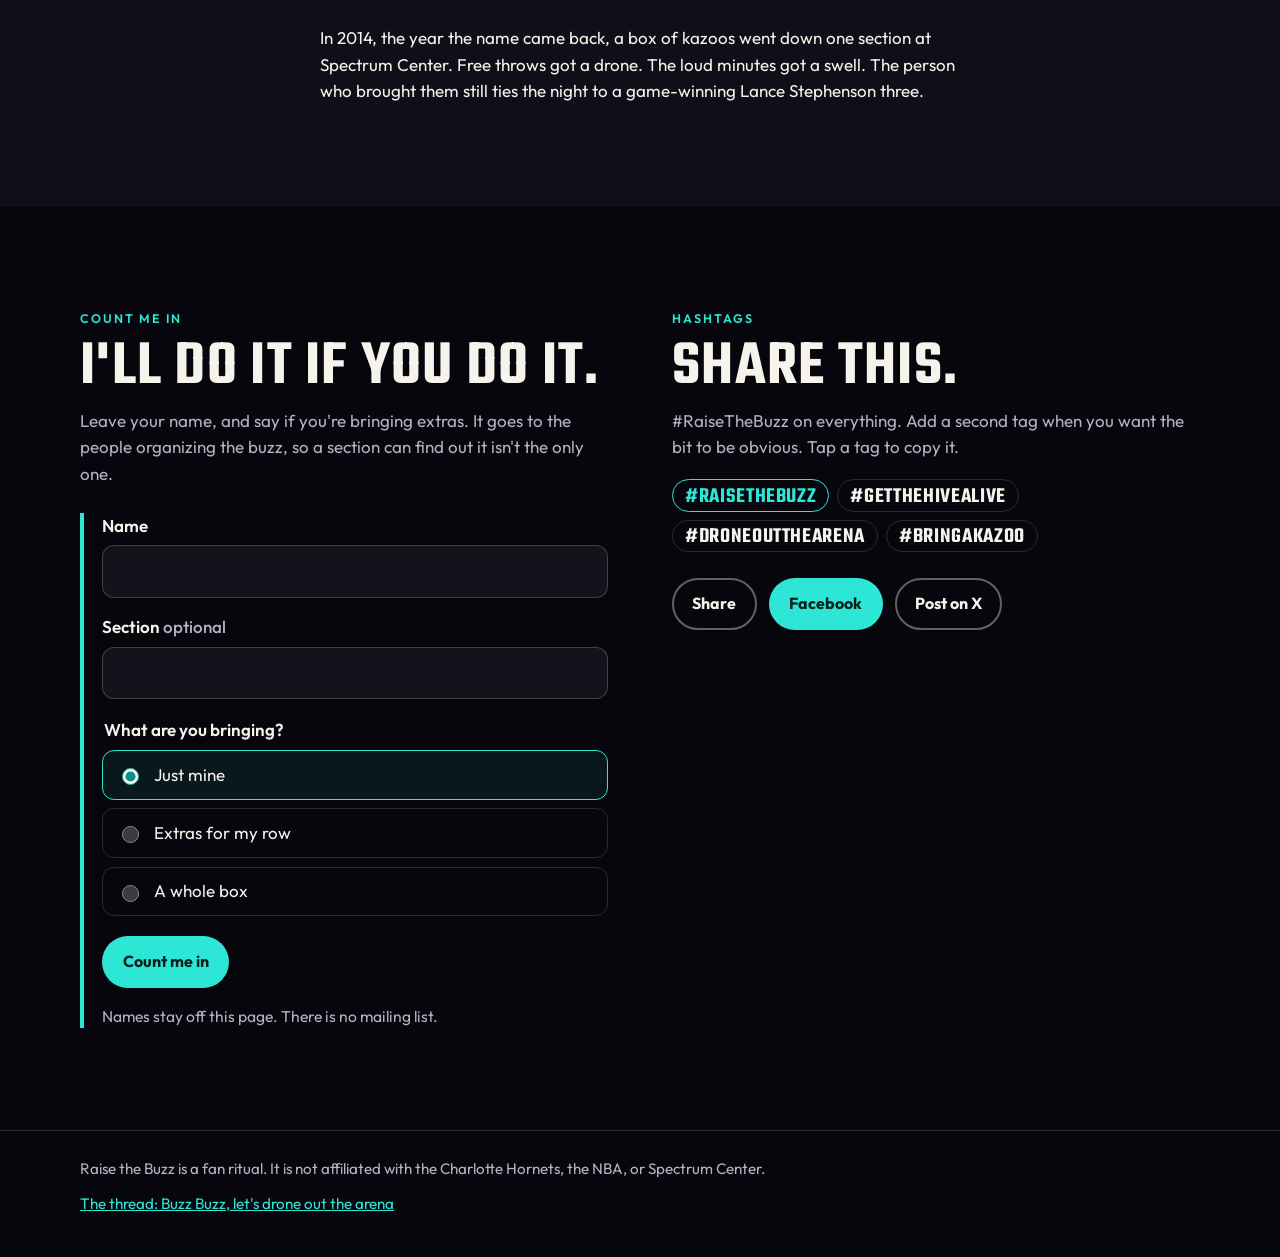
==== commit 80d582b4: "this city" ====
--- a/index.html
+++ b/index.html
@@ -107,7 +107,7 @@
             <div>
               <p class="kicker">The songs</p>
               <h3>Hum</h3>
-              <p>The PA is already playing. Hum into the plastic and you're in the song. Sandstorm is the homework. If you know the hook, you're in the band.</p>
+              <p>The PA is already playing. Hum into the plastic and you're in the song. "<a target="_blank" href="https://www.youtube.com/watch?v=s2WDLOQX0Bw">This City</a>" is the homework. If you know the hook, you're in the band.</p>
             </div>
           </li>
           <li>
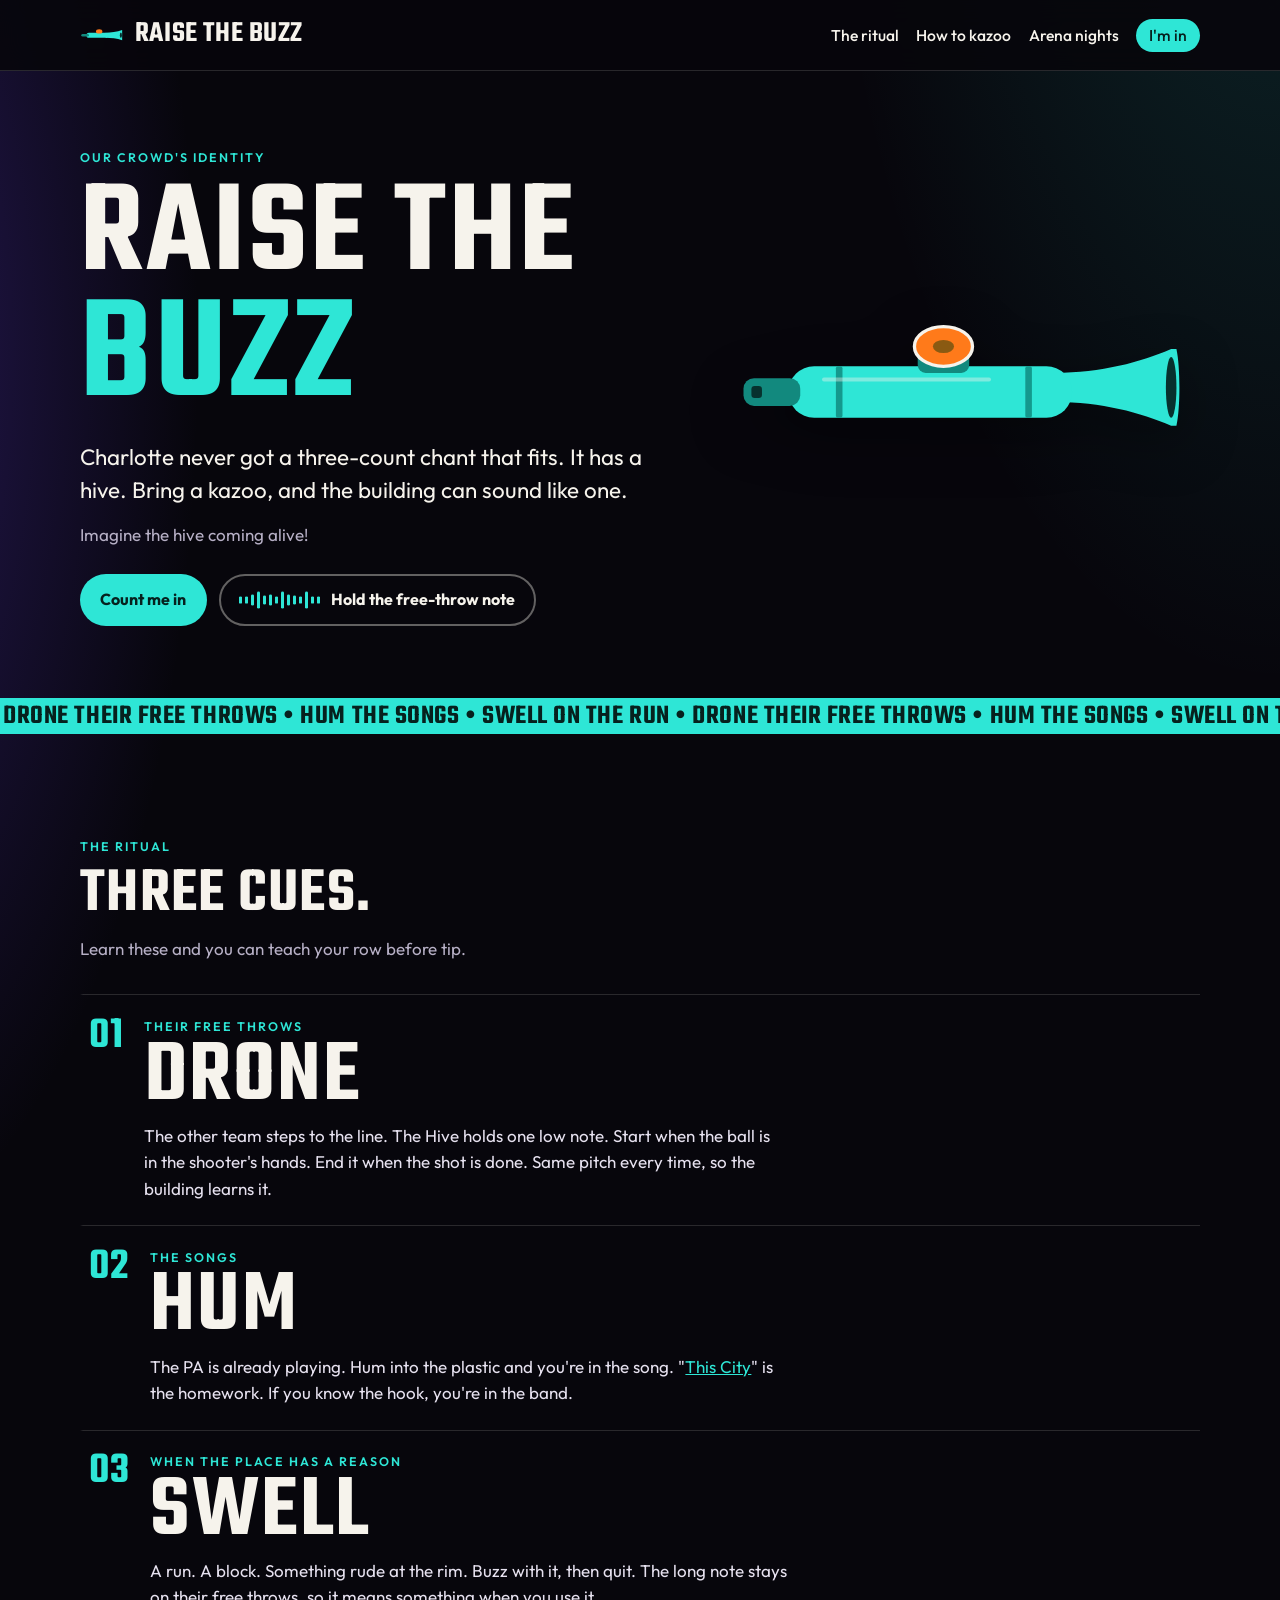
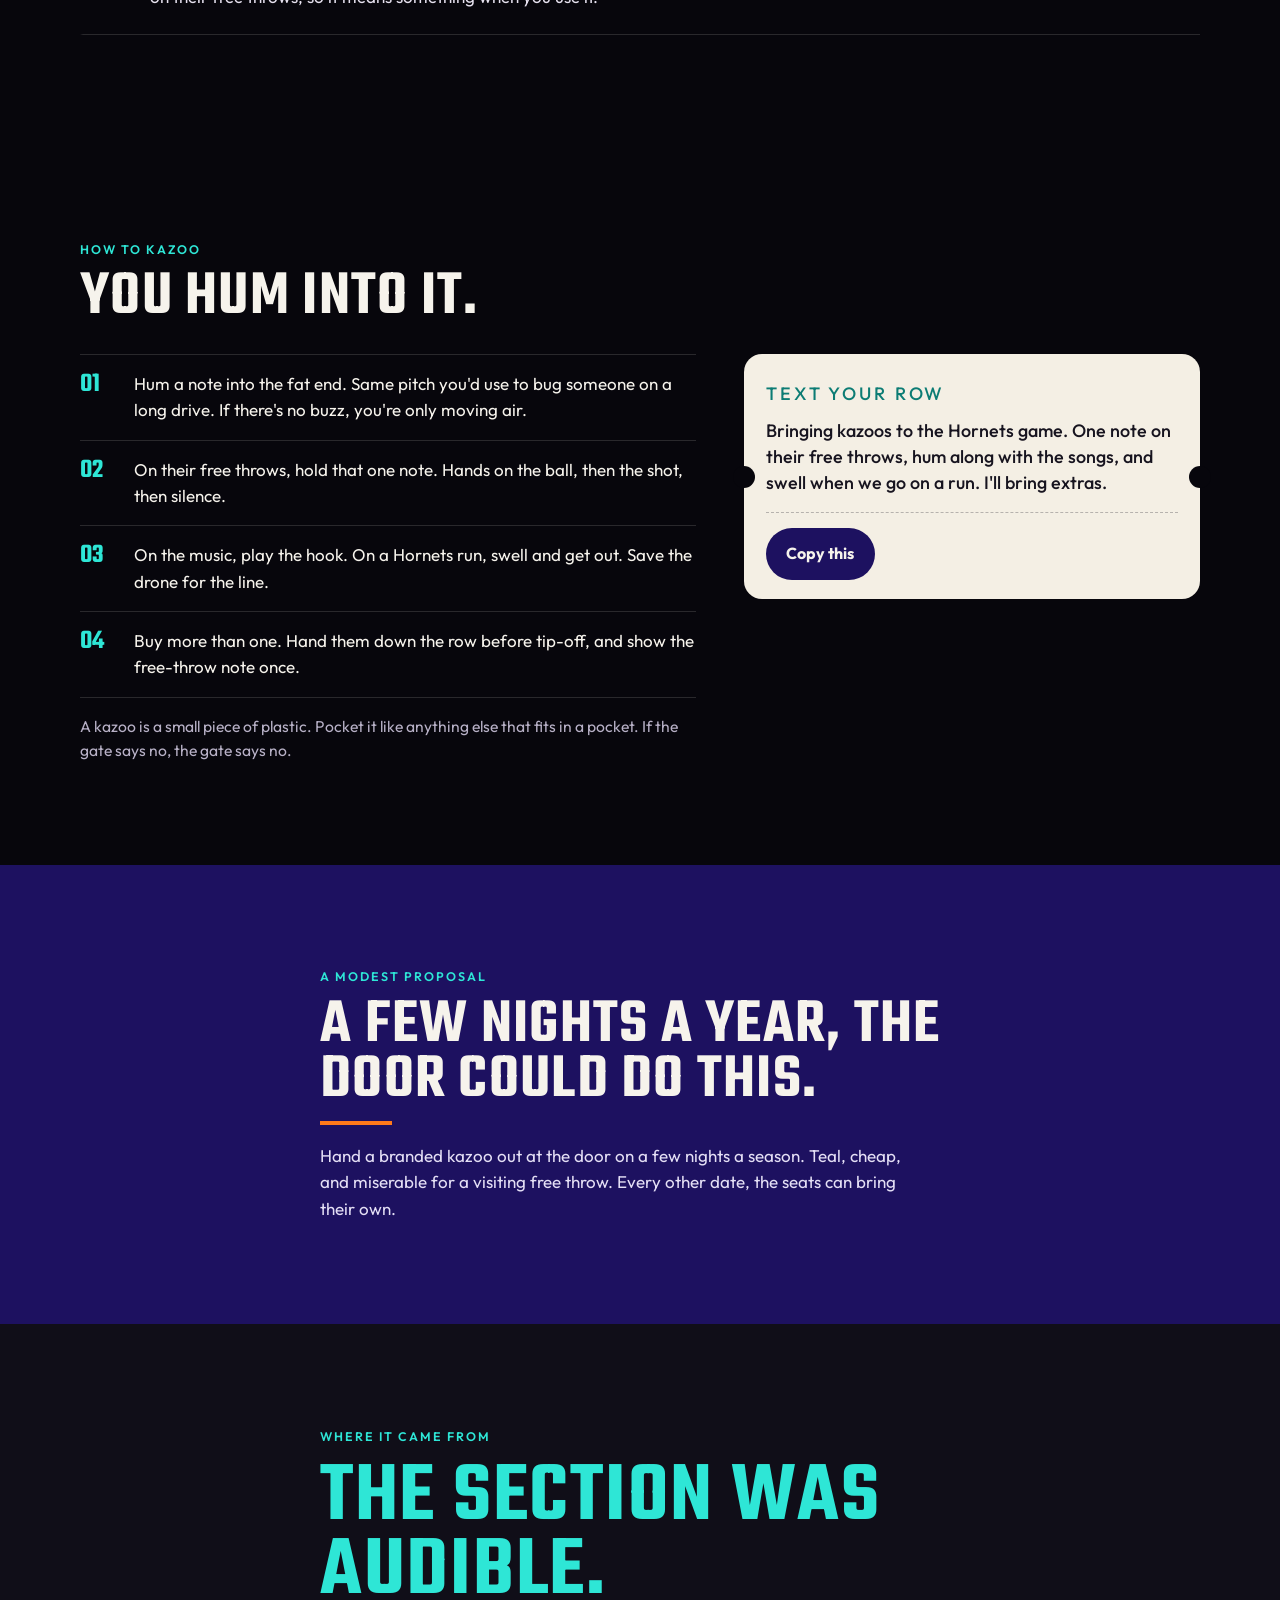
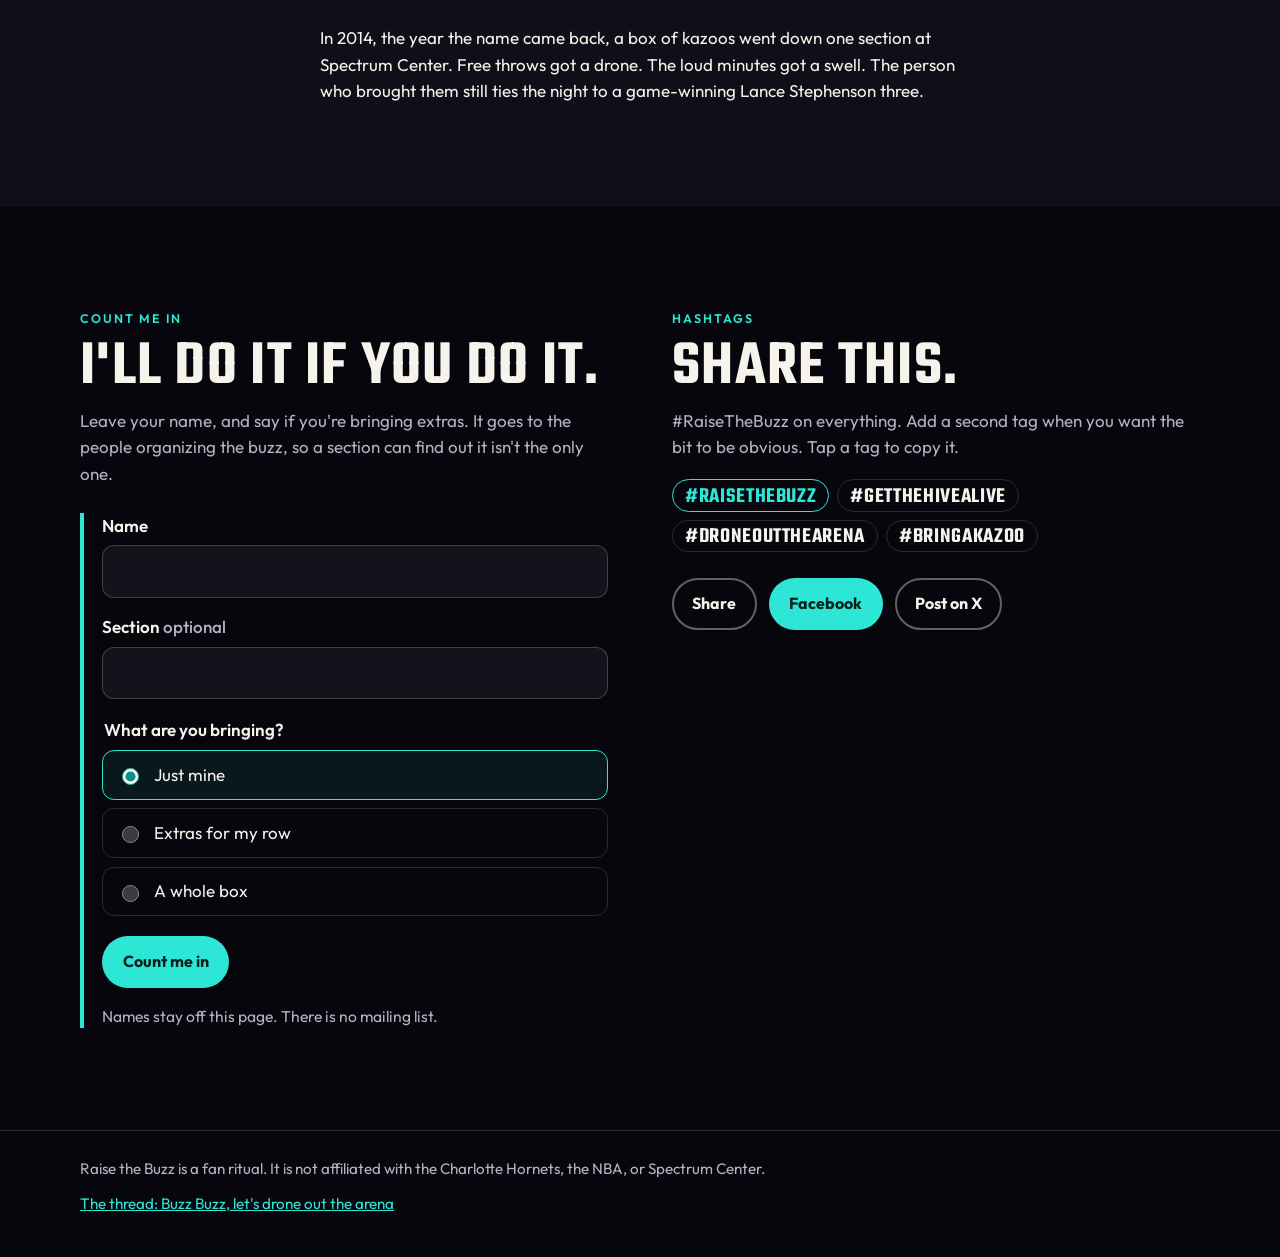
==== commit e65e9907: "this city" ====
--- a/index.html
+++ b/index.html
@@ -27,7 +27,7 @@
           <path d="M40 12c8 0 18-1 26-4v16c-8-3-18-4-26-4V12z" fill="#2EE6D6"/>
           <rect x="10" y="12" width="34" height="8" rx="4" fill="#2EE6D6"/>
           <rect x="2" y="14" width="12" height="4" rx="2" fill="#12897E"/>
-          <ellipse class="membrane" cx="30" cy="10" rx="5" ry="3.4" fill="#FFBF3C"/>
+          <ellipse class="membrane" cx="30" cy="10" rx="5" ry="3.4" fill="#FF7A1A"/>
           <ellipse cx="64" cy="16" rx="1.6" ry="4.2" fill="#07312E"/>
         </svg>
         <span>Raise the Buzz</span>
@@ -72,7 +72,7 @@
             <rect x="168" y="108" width="10" height="78" rx="3" fill="#14998D"/>
             <rect x="455" y="108" width="10" height="78" rx="3" fill="#14998D"/>
             <rect x="292" y="86" width="78" height="32" rx="12" fill="#12897E"/>
-            <ellipse class="membrane" cx="331" cy="78" rx="44" ry="30" fill="#FFBF3C" stroke="#F6F3EC" stroke-width="5"/>
+            <ellipse class="membrane" cx="331" cy="78" rx="44" ry="30" fill="#FF7A1A" stroke="#F6F3EC" stroke-width="5"/>
             <ellipse cx="331" cy="78" rx="16" ry="10" fill="#8A5A12"/>
             <path d="M150 128h250" stroke="#F6F3EC" stroke-opacity="0.4" stroke-width="6" stroke-linecap="round"/>
             <ellipse cx="676" cy="140" rx="8" ry="46" fill="#07312E"/>
--- a/styles.css
+++ b/styles.css
@@ -7,7 +7,7 @@
   --teal: #2ee6d6;
   --teal-deep: #0c7c74;
   --purple: #1d1160;
-  --honey: #ffbf3c;
+  --orange: #ff7a1a;
   --line: rgba(246, 243, 236, 0.14);
   --ticket: #f4efe4;
   --ticket-ink: #17141f;
@@ -67,7 +67,7 @@
   left: 1rem;
   top: -4rem;
   z-index: 40;
-  background: var(--honey);
+  background: var(--orange);
   color: #17120a;
   padding: 0.5rem 0.8rem;
   border-radius: 8px;
@@ -288,7 +288,7 @@
 .wordmark:focus-visible,
 .tag:focus-visible,
 input:focus-visible {
-  outline: 3px solid var(--honey);
+  outline: 3px solid var(--orange);
   outline-offset: 3px;
 }
 
@@ -305,8 +305,8 @@
 }
 
 body.is-droning #drone {
-  border-color: var(--honey);
-  background: var(--honey);
+  border-color: var(--orange);
+  background: var(--orange);
   color: #17120a;
 }
 
@@ -545,7 +545,7 @@
   width: 4.5rem;
   height: 4px;
   margin-top: 0.85rem;
-  background: var(--honey);
+  background: var(--orange);
 }
 
 .arena .sub {
@@ -780,7 +780,7 @@
 }
 
 @keyframes membrane {
-  50% { fill: #fff1b8; }
+  50% { fill: #ffd7b0; }
 }
 
 @keyframes bar {
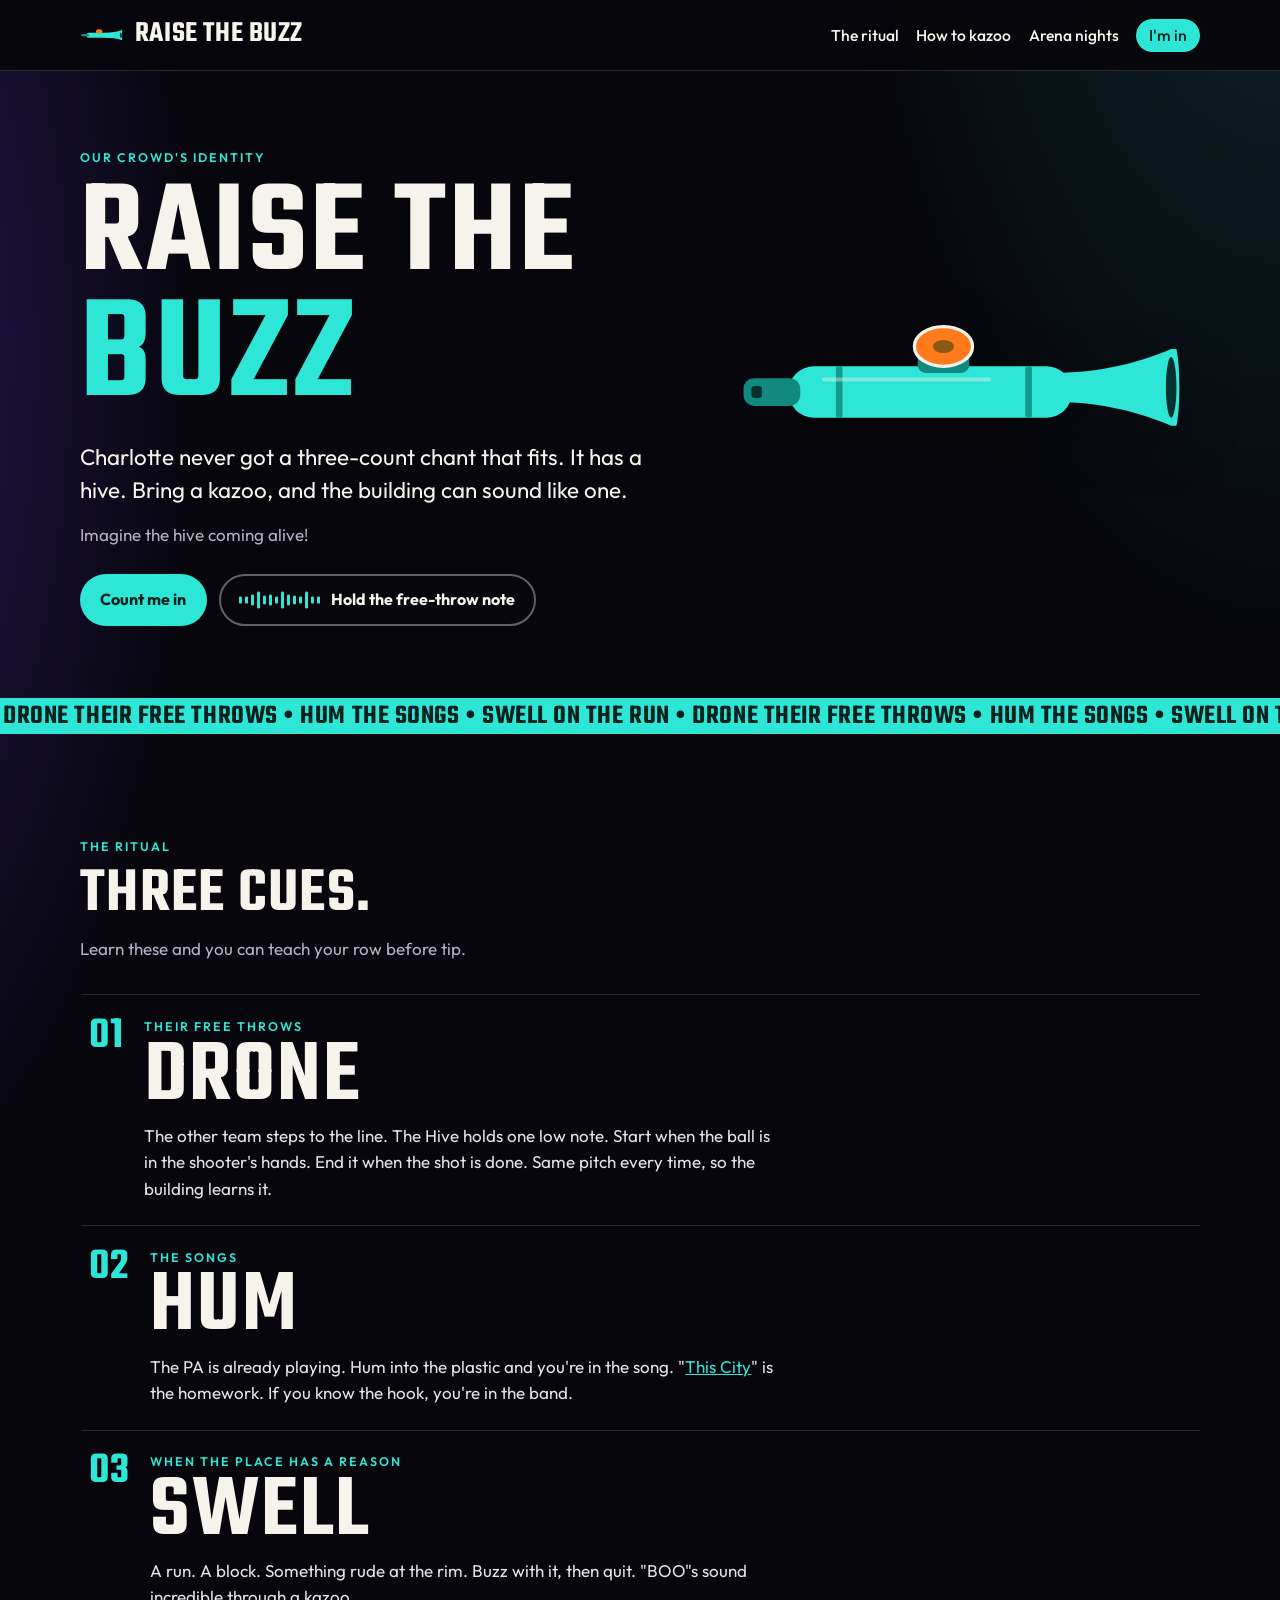
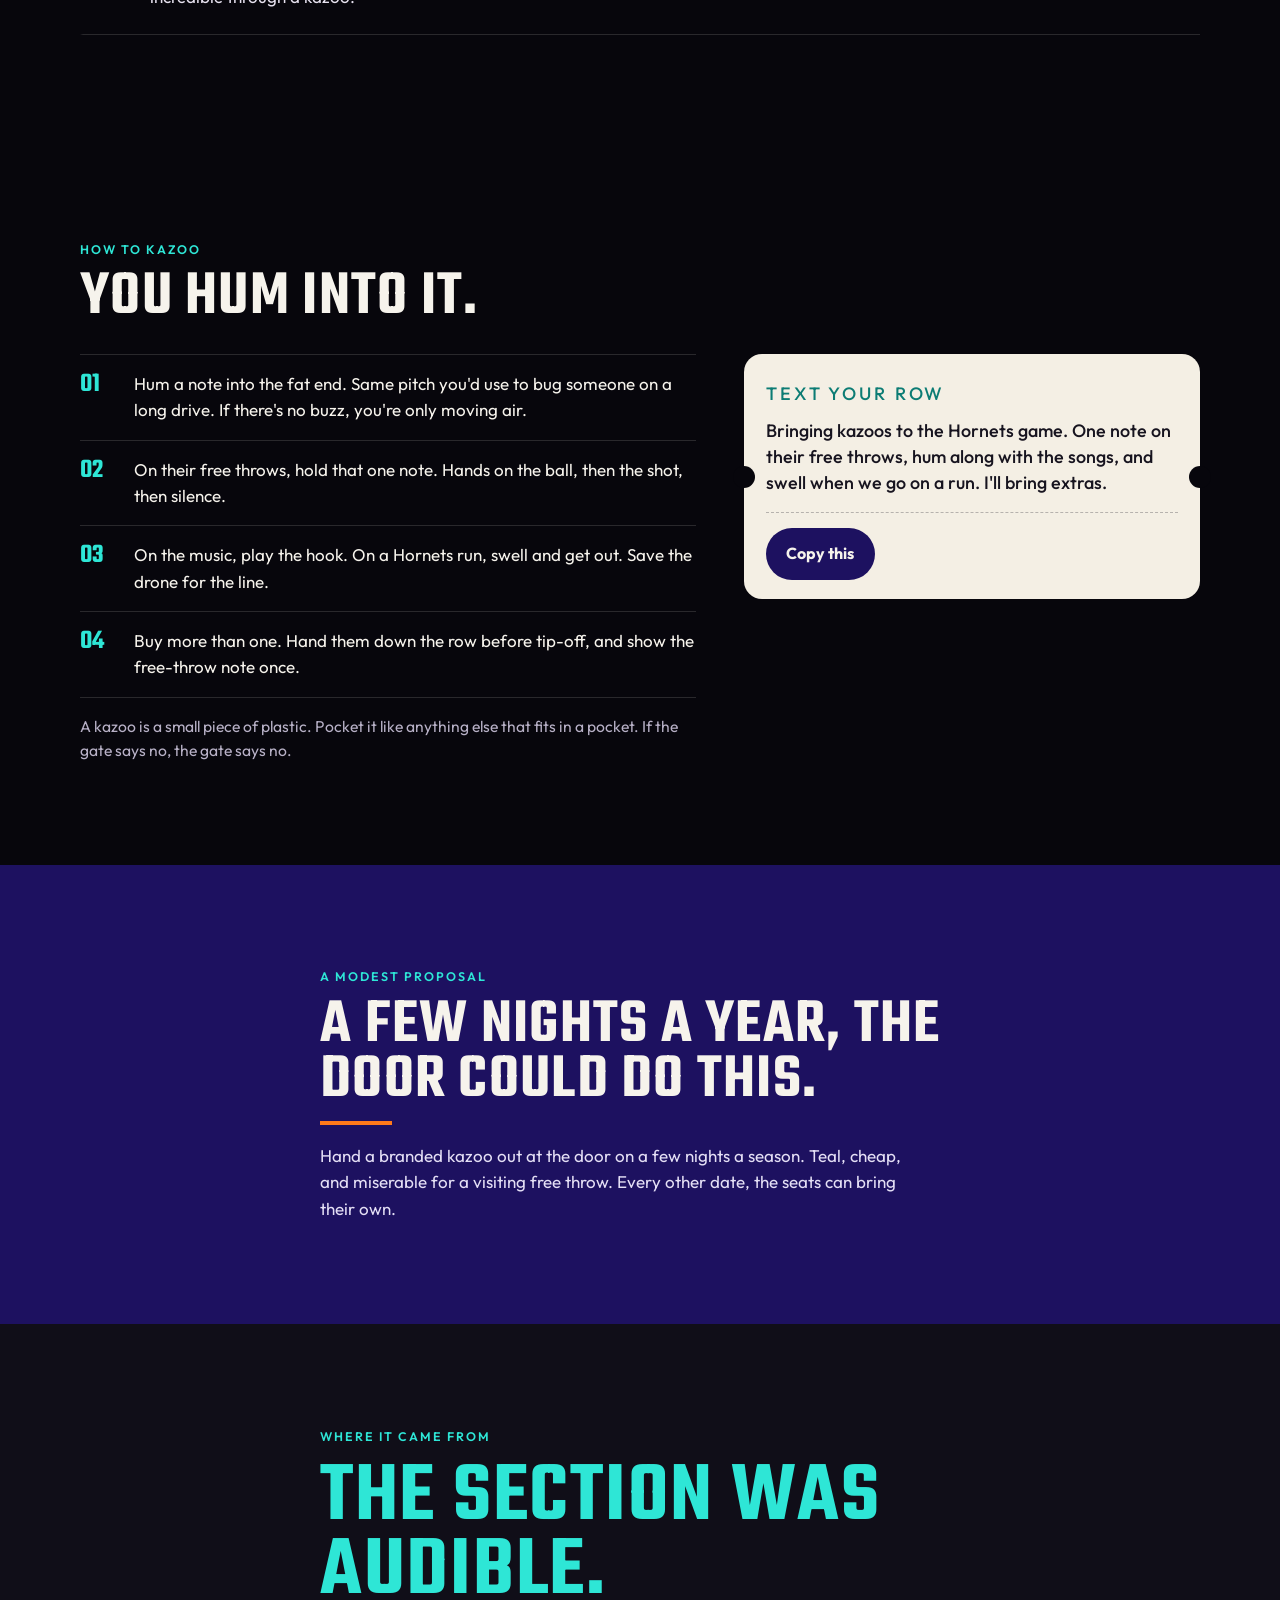
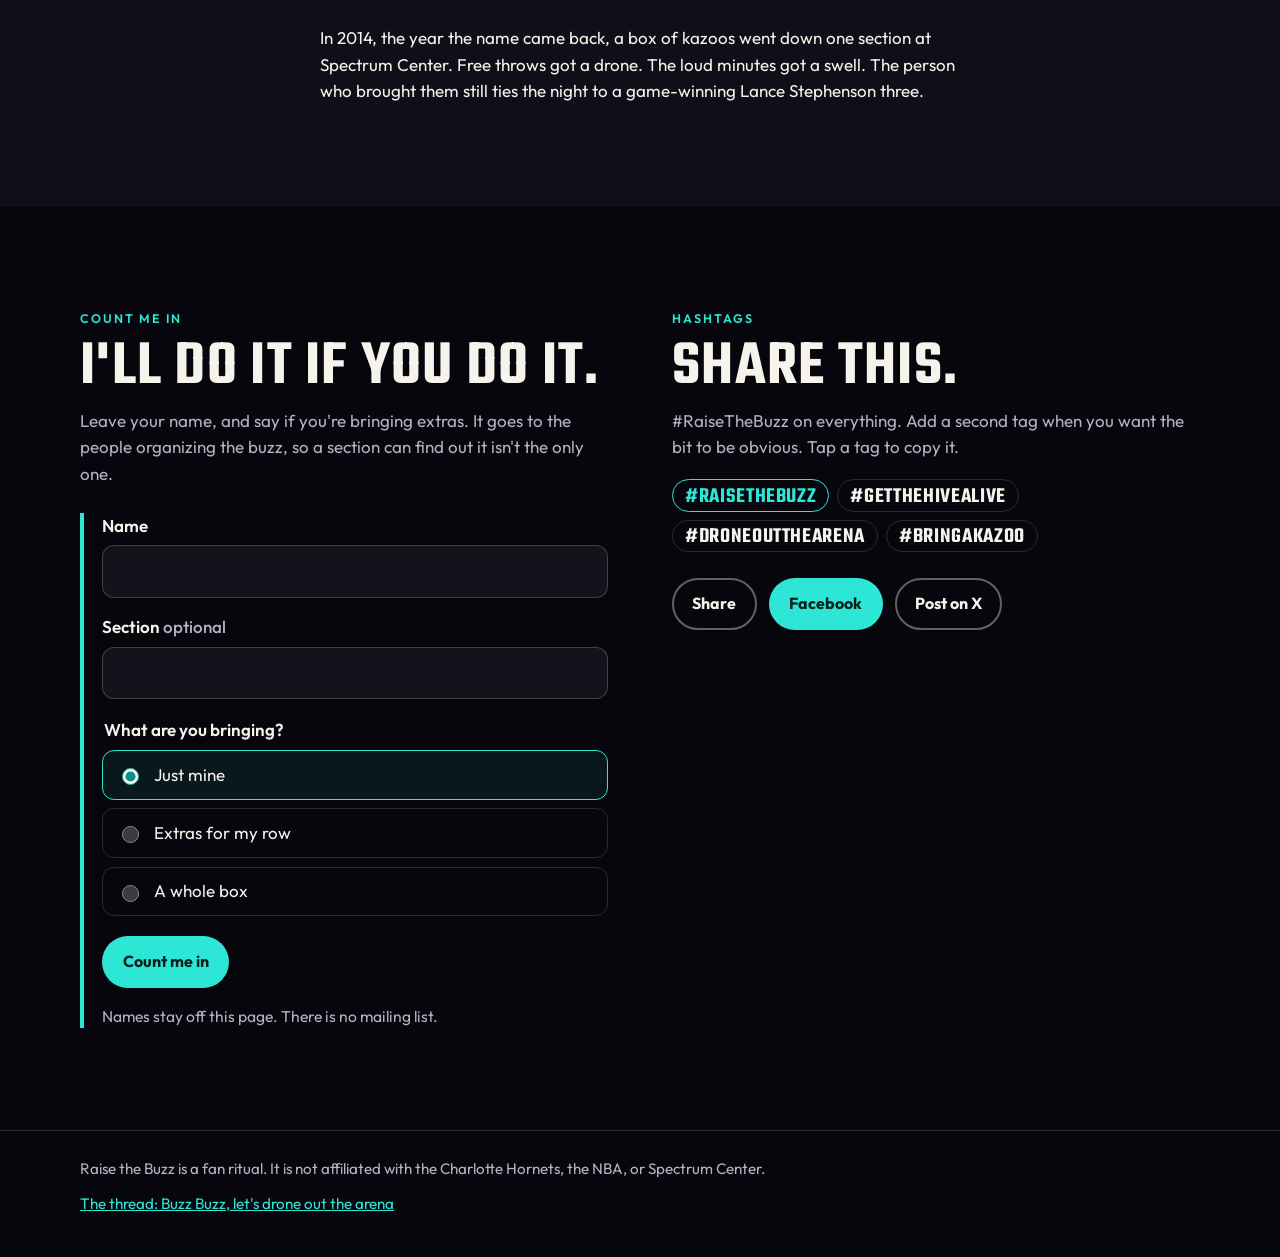
==== commit 2e0dc906: "this city" ====
--- a/index.html
+++ b/index.html
@@ -115,7 +115,7 @@
             <div>
               <p class="kicker">When the place has a reason</p>
               <h3>Swell</h3>
-              <p>A run. A block. Something rude at the rim. Buzz with it, then quit. The long note stays on their free throws, so it means something when you use it.</p>
+              <p>A run. A block. Something rude at the rim. Buzz with it, then quit. "BOO"s sound incredible through a kazoo.</p>
             </div>
           </li>
         </ol>
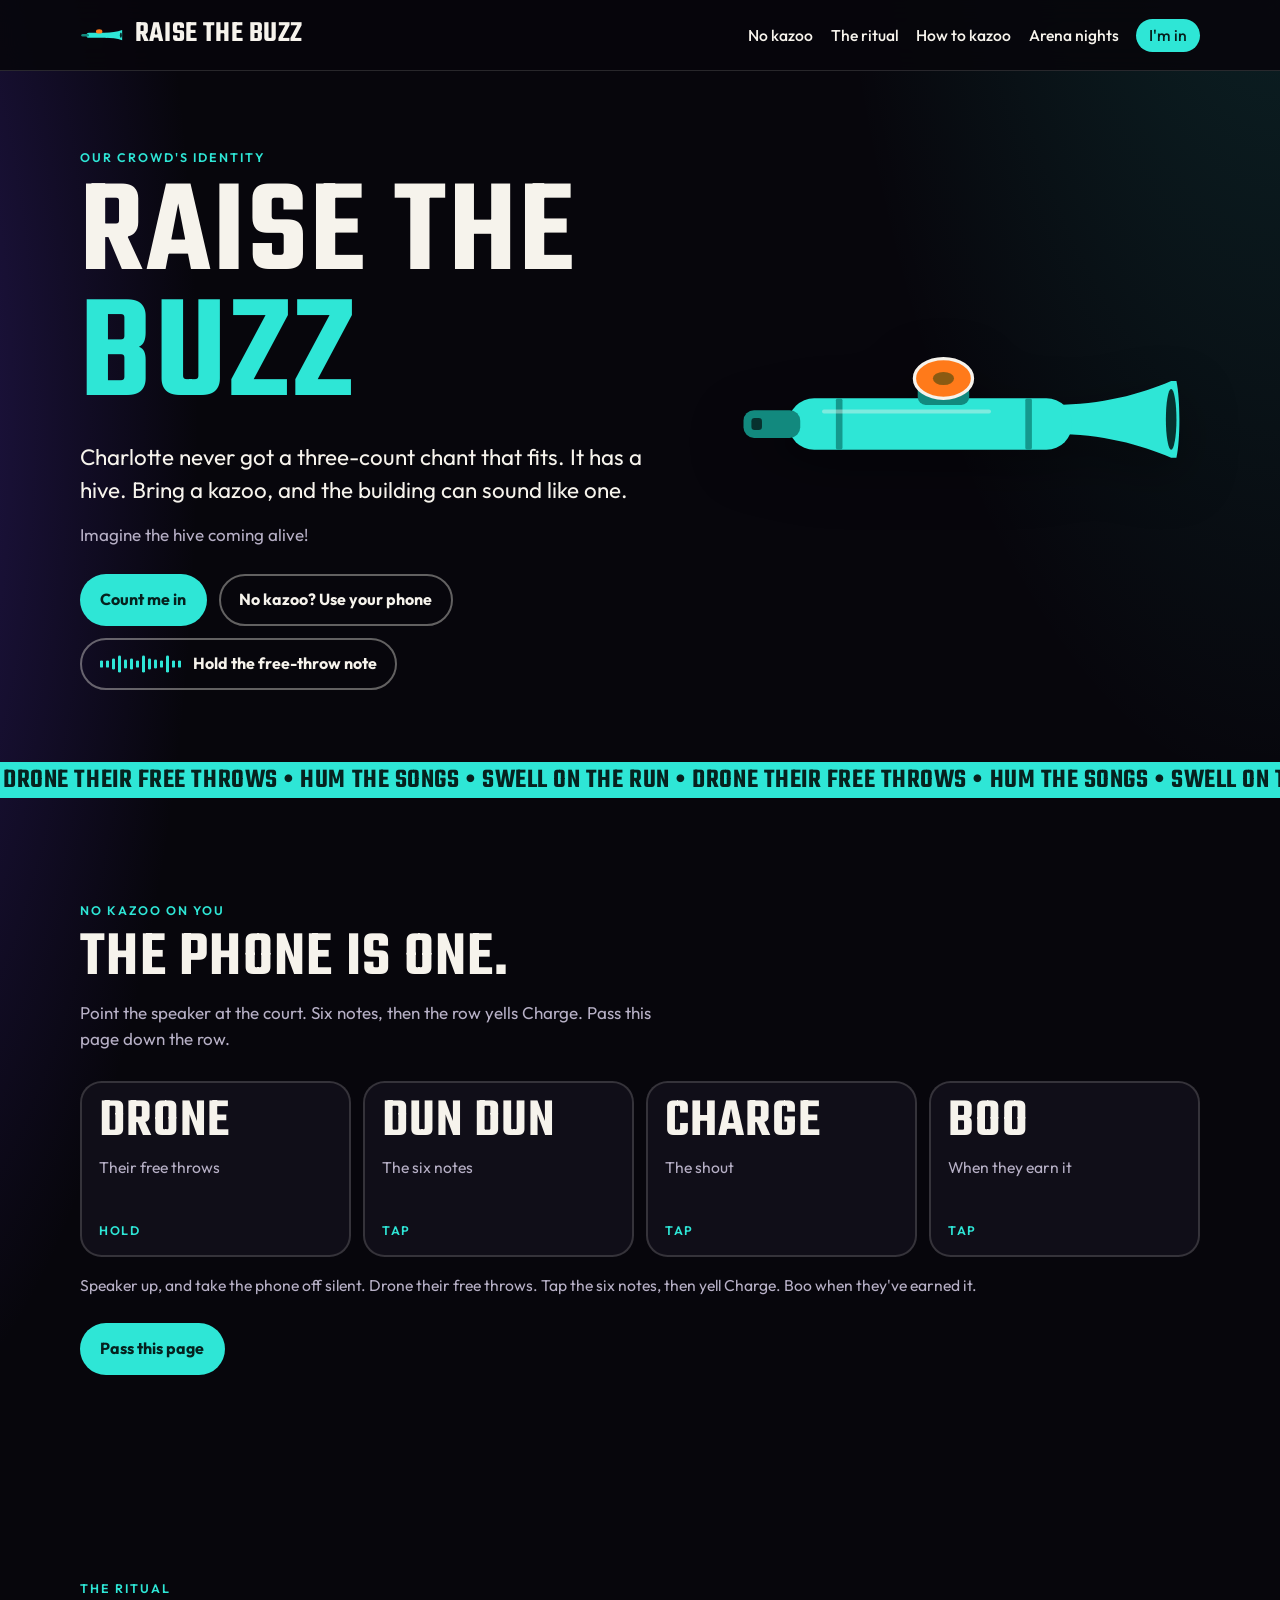
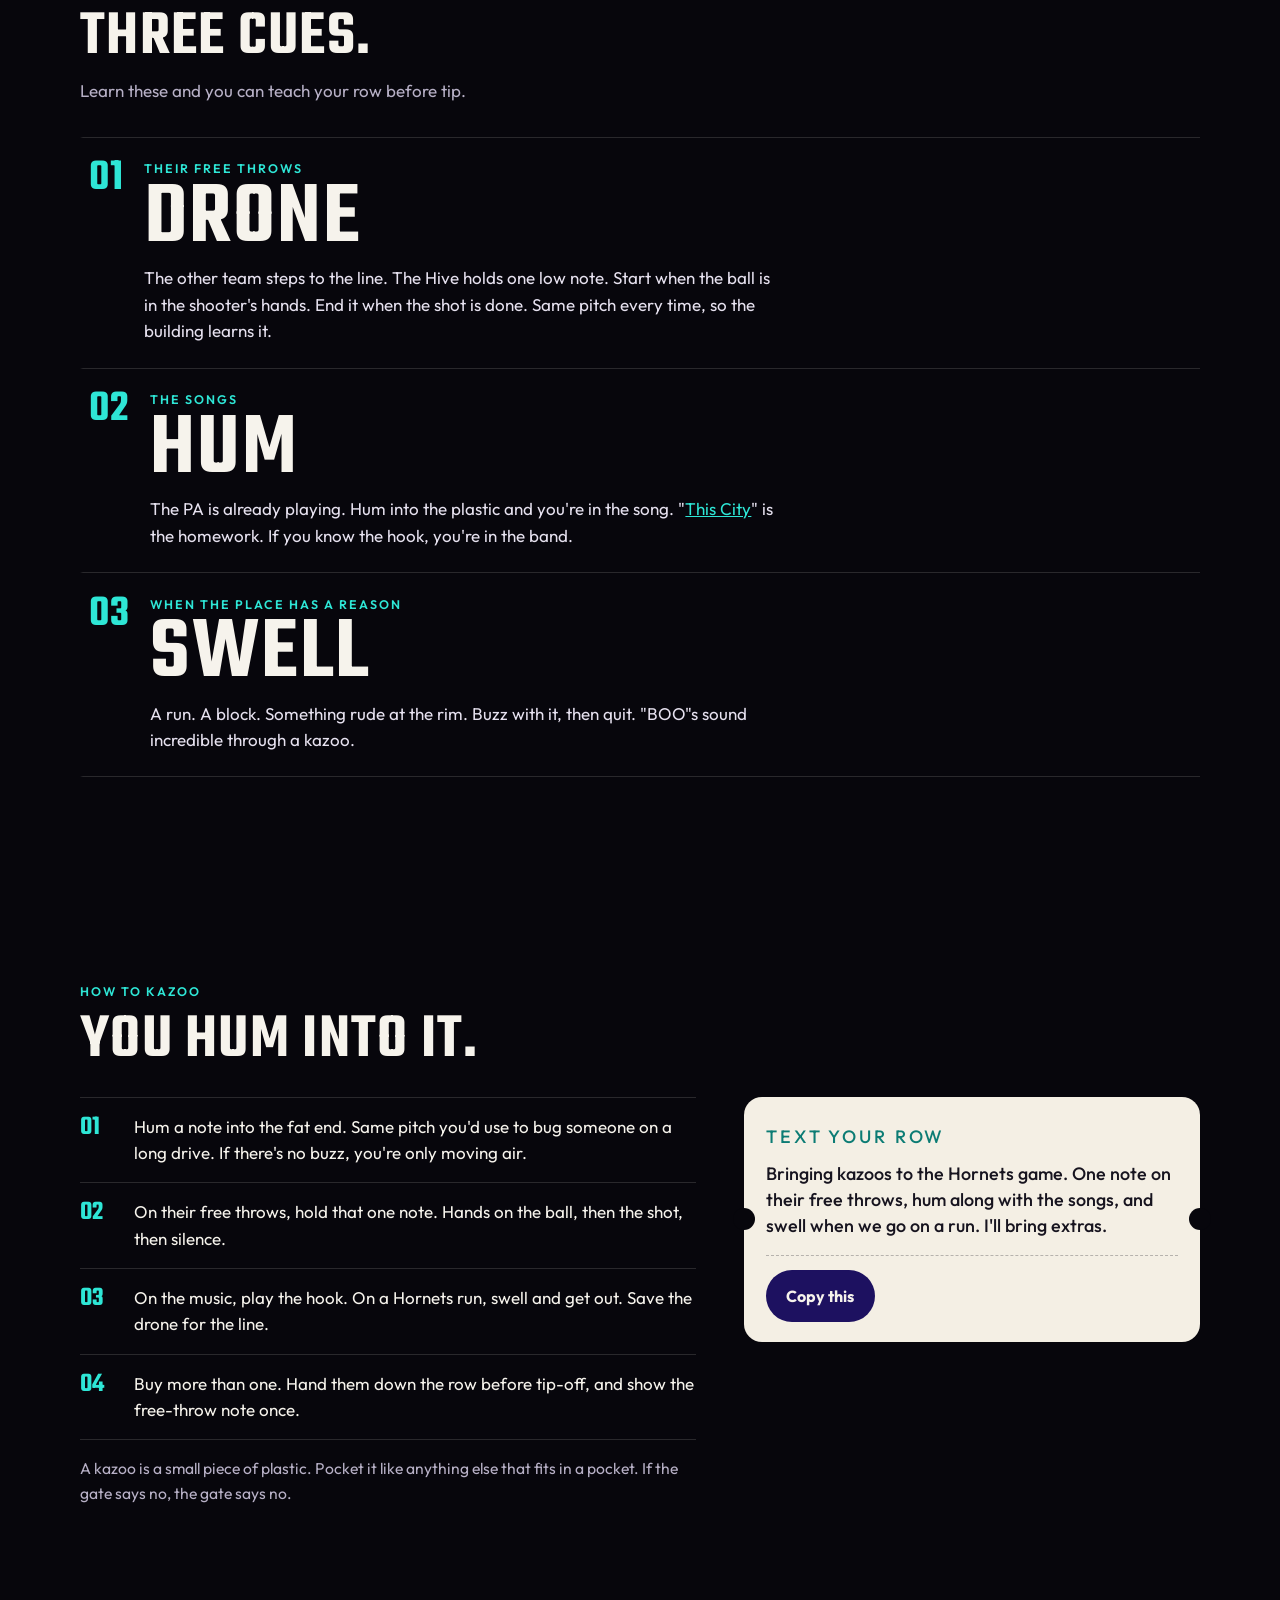
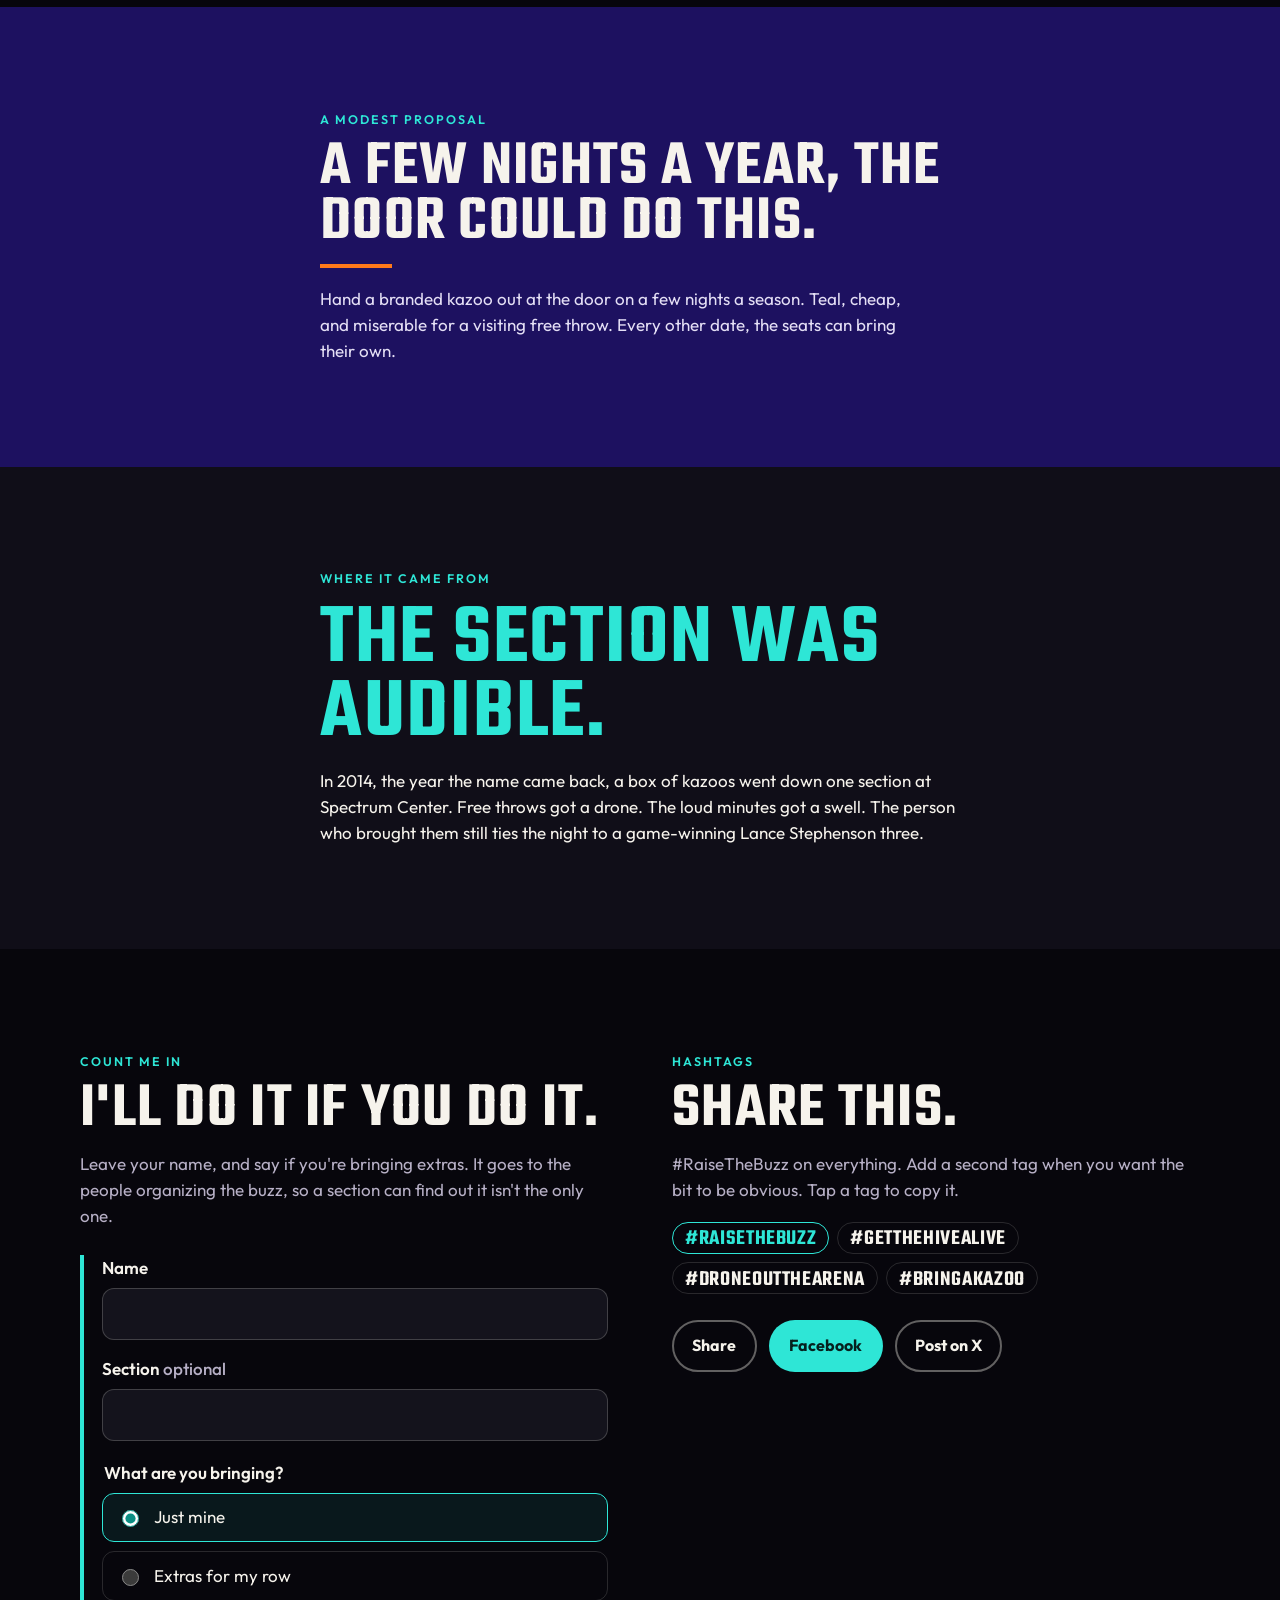
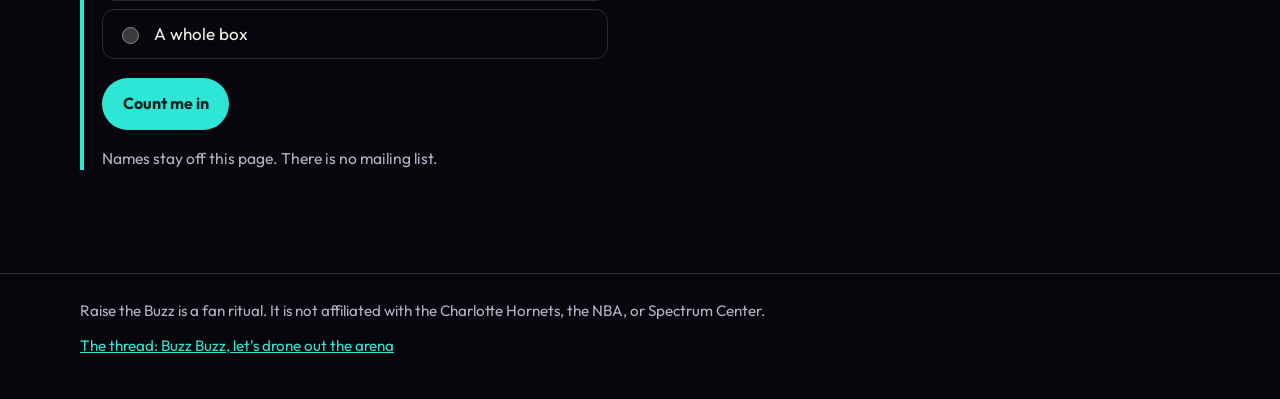
==== commit ff3f5a1d: "sound board" ====
--- a/index.html
+++ b/index.html
@@ -3,11 +3,18 @@
 <head>
   <meta charset="utf-8">
   <meta name="viewport" content="width=device-width, initial-scale=1">
+  <script async src="https://www.googletagmanager.com/gtag/js?id=G-L24HXH3QZJ"></script>
+  <script>
+    window.dataLayer = window.dataLayer || [];
+    function gtag(){dataLayer.push(arguments);}
+    gtag('js', new Date());
+    gtag('config', 'G-L24HXH3QZJ');
+  </script>
   <title>Raise the Buzz! Bring a kazoo to the Hive</title>
-  <meta name="description" content="A fan ritual for Charlotte Hornets games. Drone opposing free throws, hum along with the arena songs, and swell when the run starts.">
+  <meta name="description" content="A fan ritual for Charlotte Hornets games. Drone opposing free throws, hum along with the arena songs, and swell when the run starts. No kazoo? This page plays the charge.">
   <link rel="canonical" href="https://raisethebuzz.com/">
   <meta property="og:title" content="Raise the Buzz">
-  <meta property="og:description" content="Bring a kazoo to the Hive. Drone their free throws, hum the songs, swell on the run.">
+  <meta property="og:description" content="Bring a kazoo to the Hive. No kazoo? This page drones, plays the charge, and boos.">
   <meta property="og:type" content="website">
   <meta property="og:url" content="https://raisethebuzz.com/">
   <meta name="twitter:card" content="summary">
@@ -33,6 +40,7 @@
         <span>Raise the Buzz</span>
       </a>
       <nav class="nav-links" aria-label="Page">
+        <a href="#board">No kazoo</a>
         <a href="#ritual">The ritual</a>
         <a href="#how">How to kazoo</a>
         <a href="#arena">Arena nights</a>
@@ -51,6 +59,7 @@
           <p class="quiet">Imagine the hive coming alive!</p>
           <div class="actions">
             <a class="btn" href="#in">Count me in</a>
+            <a class="btn ghost" href="#board">No kazoo? Use your phone</a>
             <button type="button" class="btn ghost" id="drone" aria-pressed="false">
               <span class="wave" aria-hidden="true">
                 <span></span><span></span><span></span><span></span><span></span><span></span><span></span><span></span><span></span><span></span><span></span><span></span><span></span><span></span>
@@ -87,6 +96,41 @@
         <p>Drone their free throws • Hum the songs • Swell on the run • Drone their free throws • Hum the songs • Swell on the run • Drone their free throws • Hum the songs • Swell on the run •</p>
       </div>
     </div>
+
+    <section class="band" id="board">
+      <div class="wrap">
+        <p class="kicker">No kazoo on you</p>
+        <h2>The phone is one.</h2>
+        <p class="sub">Point the speaker at the court. Six notes, then the row yells Charge. Pass this page down the row.</p>
+        <div class="board" role="group" aria-label="Phone kazoo">
+          <button type="button" class="pad" data-voice="drone" aria-pressed="false">
+            <span class="pad-name">Drone</span>
+            <span class="pad-cue">Their free throws</span>
+            <span class="pad-how">Hold</span>
+          </button>
+          <button type="button" class="pad" data-voice="buildup" aria-pressed="false">
+            <span class="pad-name">Dun dun</span>
+            <span class="pad-cue">The six notes</span>
+            <span class="pad-how">Tap</span>
+          </button>
+          <button type="button" class="pad" data-voice="charge" aria-pressed="false">
+            <span class="pad-name">Charge</span>
+            <span class="pad-cue">The shout</span>
+            <span class="pad-how">Tap</span>
+          </button>
+          <button type="button" class="pad" data-voice="boo" aria-pressed="false">
+            <span class="pad-name">Boo</span>
+            <span class="pad-cue">When they earn it</span>
+            <span class="pad-how">Tap</span>
+          </button>
+        </div>
+        <p class="note">Speaker up, and take the phone off silent. Drone their free throws. Tap the six notes, then yell Charge. Boo when they've earned it.</p>
+        <div class="actions">
+          <button type="button" class="btn" id="pass-page">Pass this page</button>
+        </div>
+        <p class="note" id="pass-status" role="status" hidden></p>
+      </div>
+    </section>
 
     <section class="band" id="ritual">
       <div class="wrap">
--- a/styles.css
+++ b/styles.css
@@ -284,6 +284,7 @@
 }
 
 .btn:focus-visible,
+.pad:focus-visible,
 .nav-links a:focus-visible,
 .wordmark:focus-visible,
 .tag:focus-visible,
@@ -304,7 +305,7 @@
   border-color: var(--teal);
 }
 
-body.is-droning #drone {
+#drone.is-on {
   border-color: var(--orange);
   background: var(--orange);
   color: #17120a;
@@ -312,8 +313,8 @@
 
 .when-on { display: none; }
 
-body.is-droning .when-idle { display: none; }
-body.is-droning .when-on { display: inline; }
+#drone.is-on .when-idle { display: none; }
+#drone.is-on .when-on { display: inline; }
 
 .wave {
   display: flex;
@@ -336,13 +337,78 @@
 .wave span:nth-child(4n) { transform: scaleY(0.85); }
 .wave span:nth-child(5n) { transform: scaleY(0.45); }
 
-body.is-droning .wave span {
+#drone.is-on .wave span {
   background: #17120a;
   animation: bar 0.28s ease-in-out infinite alternate;
 }
 
-body.is-droning .wave span:nth-child(2n) { animation-duration: 0.36s; }
-body.is-droning .wave span:nth-child(3n) { animation-duration: 0.2s; }
+#drone.is-on .wave span:nth-child(2n) { animation-duration: 0.36s; }
+#drone.is-on .wave span:nth-child(3n) { animation-duration: 0.2s; }
+
+.board {
+  display: grid;
+  grid-template-columns: 1fr 1fr;
+  gap: 0.75rem;
+  margin-top: 1.75rem;
+}
+
+.pad {
+  display: flex;
+  flex-direction: column;
+  align-items: flex-start;
+  justify-content: flex-start;
+  gap: 0.35rem;
+  min-height: 8.5rem;
+  padding: 1rem 1.05rem 0.9rem;
+  border: 2px solid rgba(246, 243, 236, 0.16);
+  border-radius: 1.35rem;
+  background: var(--bg-raise);
+  color: var(--ink);
+  text-align: left;
+  cursor: pointer;
+  touch-action: none;
+  user-select: none;
+  -webkit-user-select: none;
+  -webkit-touch-callout: none;
+  -webkit-tap-highlight-color: transparent;
+}
+
+.pad-name {
+  font-family: Teko, Impact, sans-serif;
+  font-size: clamp(2.6rem, 7vw, 3.4rem);
+  font-weight: 600;
+  letter-spacing: 0.02em;
+  line-height: 0.86;
+  text-transform: uppercase;
+}
+
+.pad-cue {
+  display: block;
+  margin-top: 0.35rem;
+  color: var(--muted);
+  font-size: 0.98rem;
+  line-height: 1.3;
+}
+
+.pad-how {
+  margin-top: auto;
+  color: var(--teal);
+  font-size: 0.78rem;
+  font-weight: 600;
+  letter-spacing: 0.14em;
+  text-transform: uppercase;
+}
+
+.pad.is-on {
+  border-color: var(--orange);
+  background: var(--orange);
+  color: #17120a;
+}
+
+.pad.is-on .pad-cue,
+.pad.is-on .pad-how {
+  color: #17120a;
+}
 
 .kazoo-wrap {
   position: relative;
@@ -738,6 +804,14 @@
     gap: 2.5rem;
   }
 
+  .board {
+    grid-template-columns: repeat(4, 1fr);
+  }
+
+  .pad {
+    min-height: 11rem;
+  }
+
   .how-grid {
     grid-template-columns: 1.15fr 0.85fr;
     gap: 3rem;
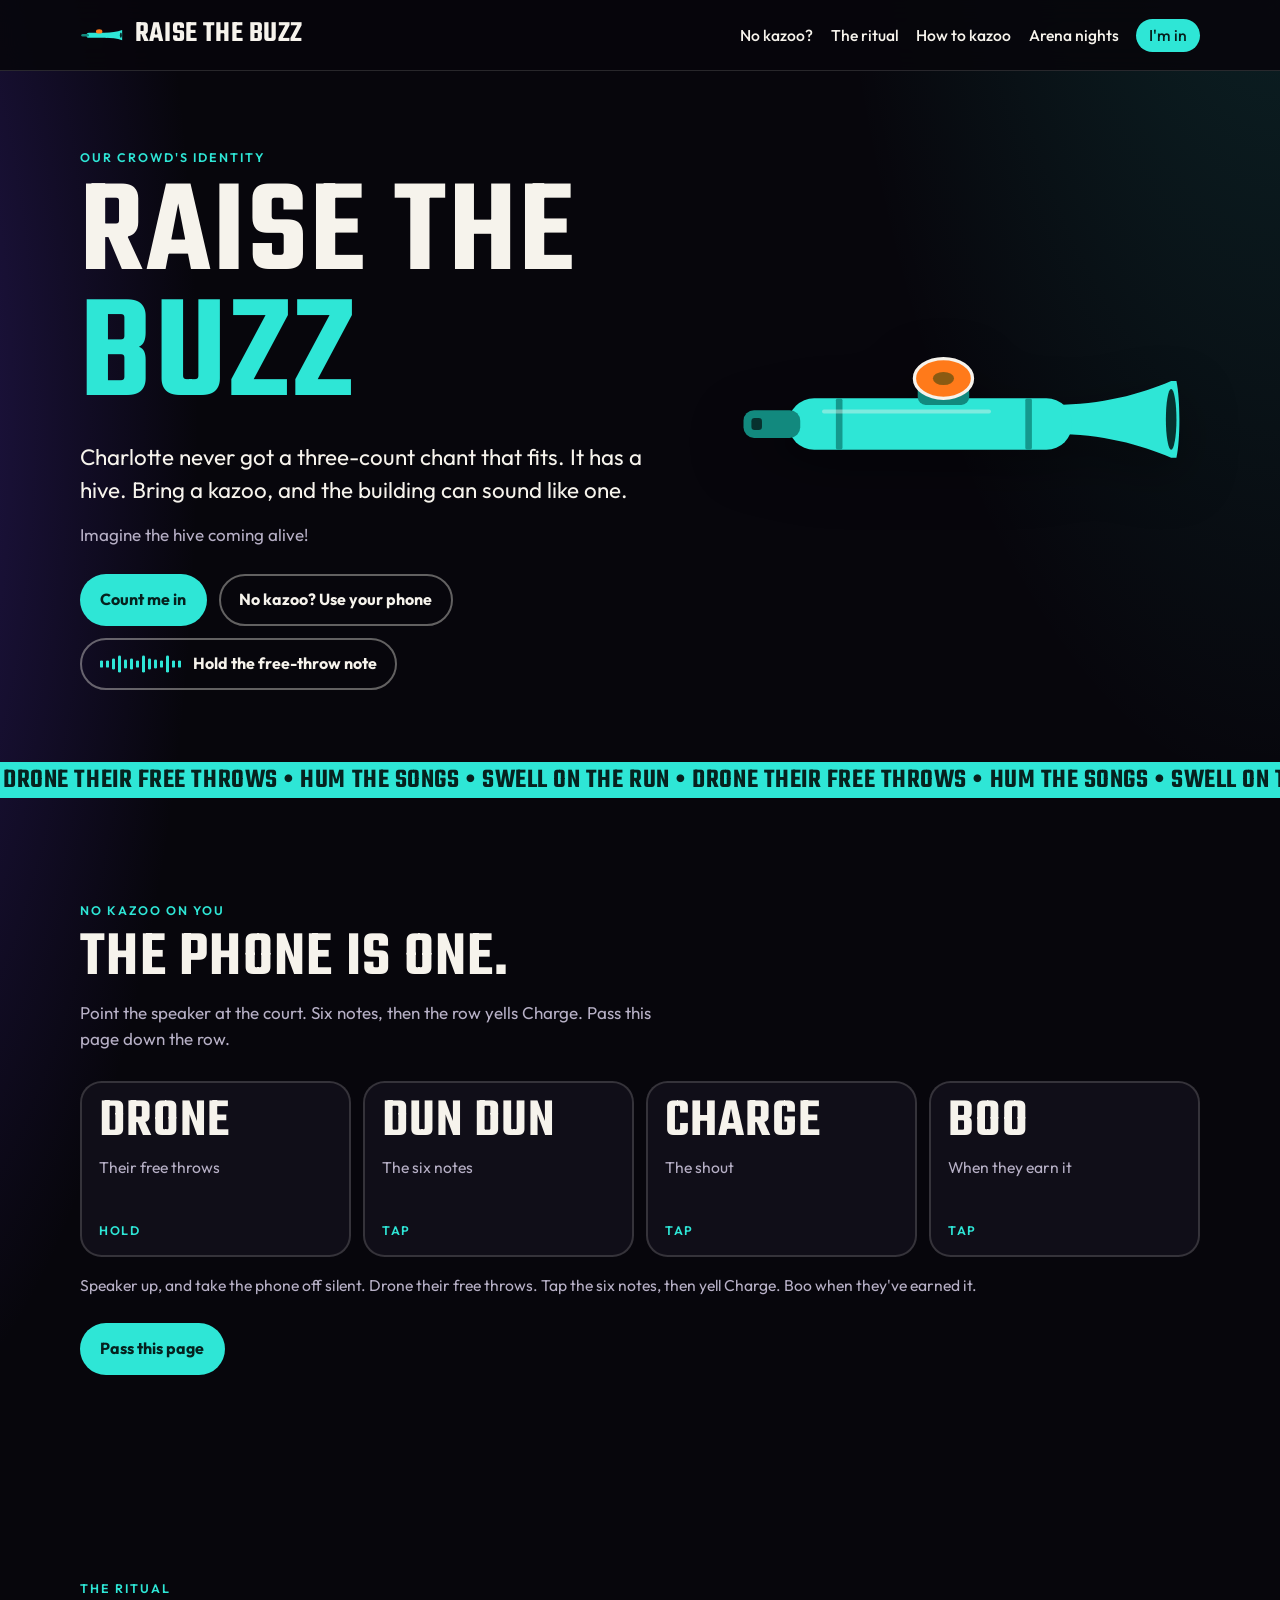
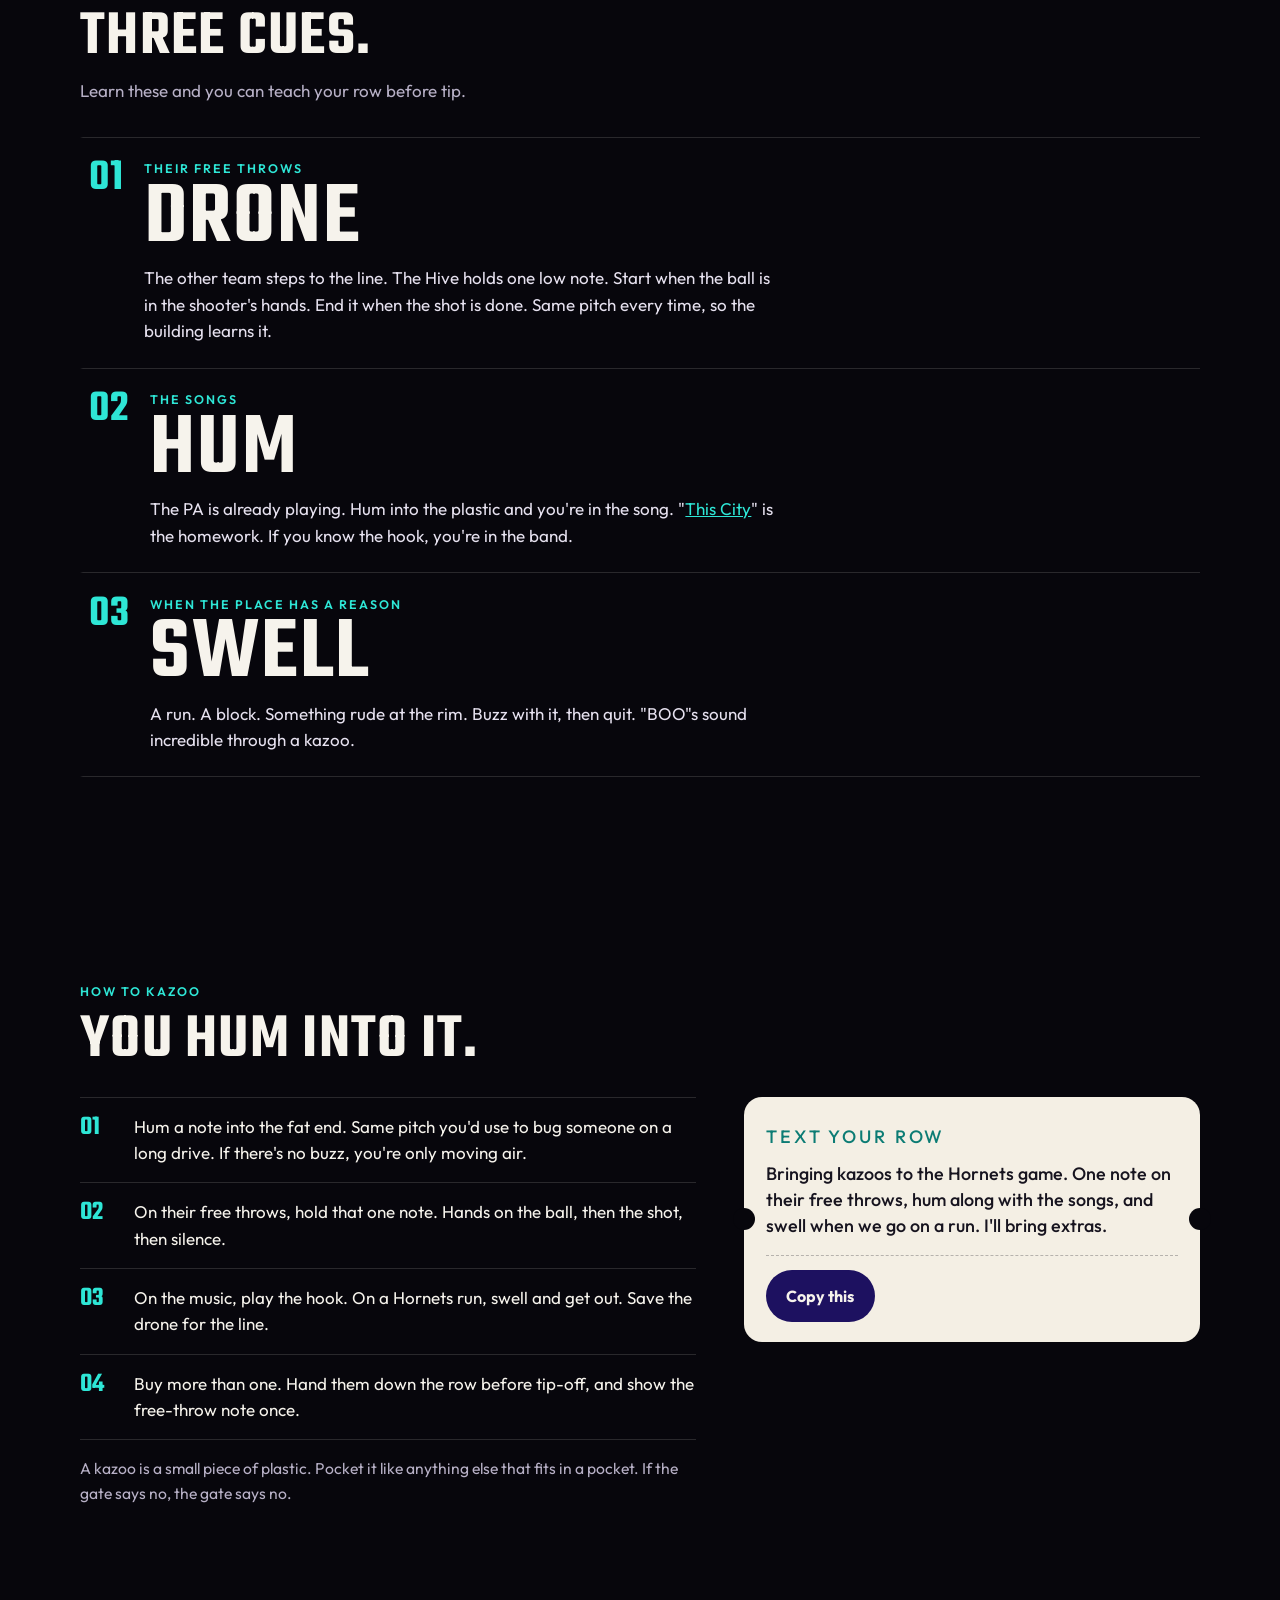
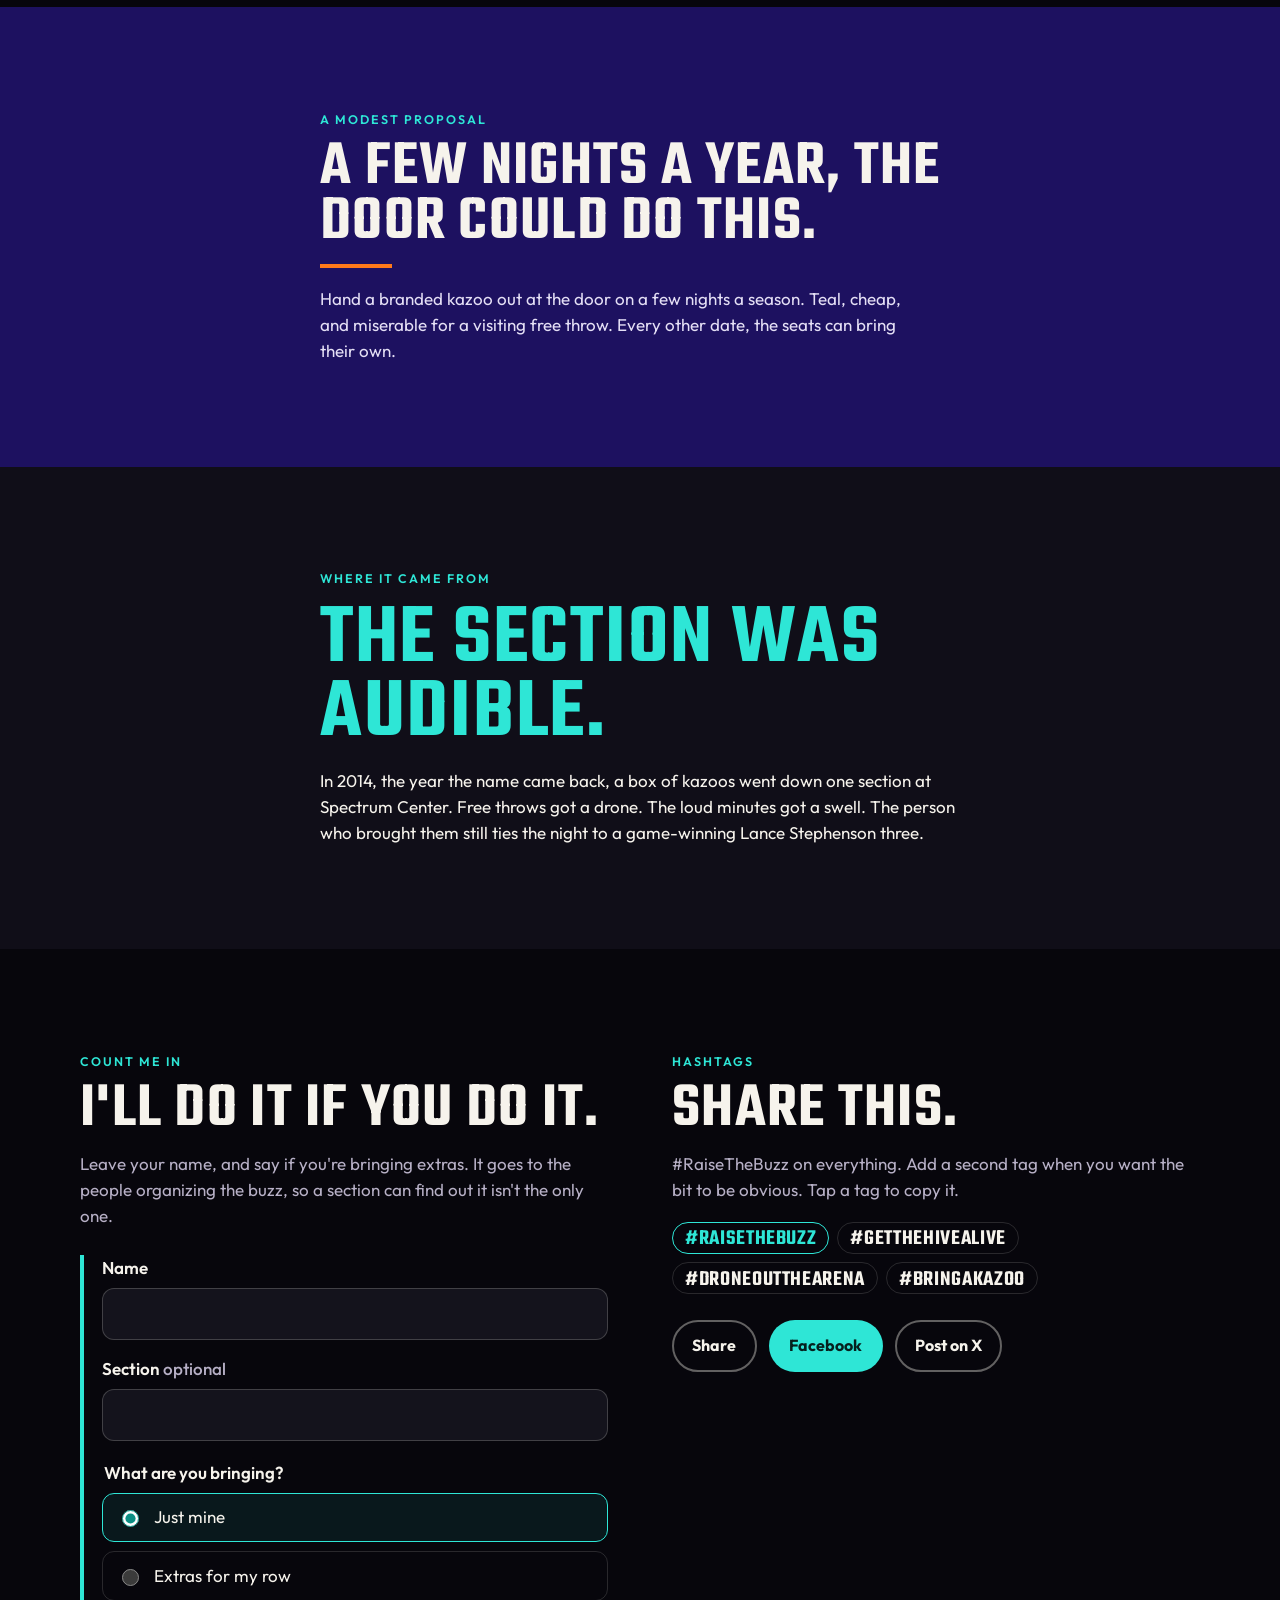
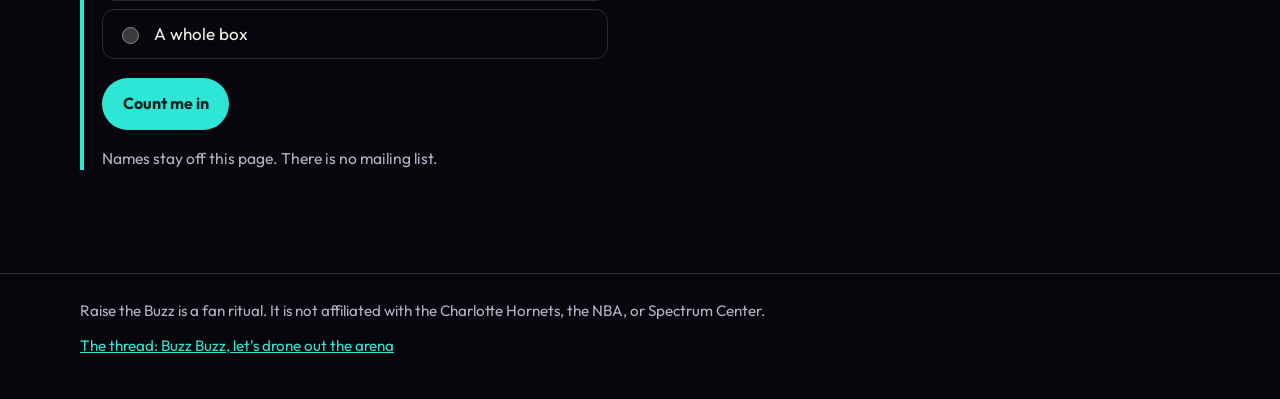
==== commit d022439d: "sound board" ====
--- a/index.html
+++ b/index.html
@@ -40,7 +40,7 @@
         <span>Raise the Buzz</span>
       </a>
       <nav class="nav-links" aria-label="Page">
-        <a href="#board">No kazoo</a>
+        <a href="#board">No kazoo?</a>
         <a href="#ritual">The ritual</a>
         <a href="#how">How to kazoo</a>
         <a href="#arena">Arena nights</a>
